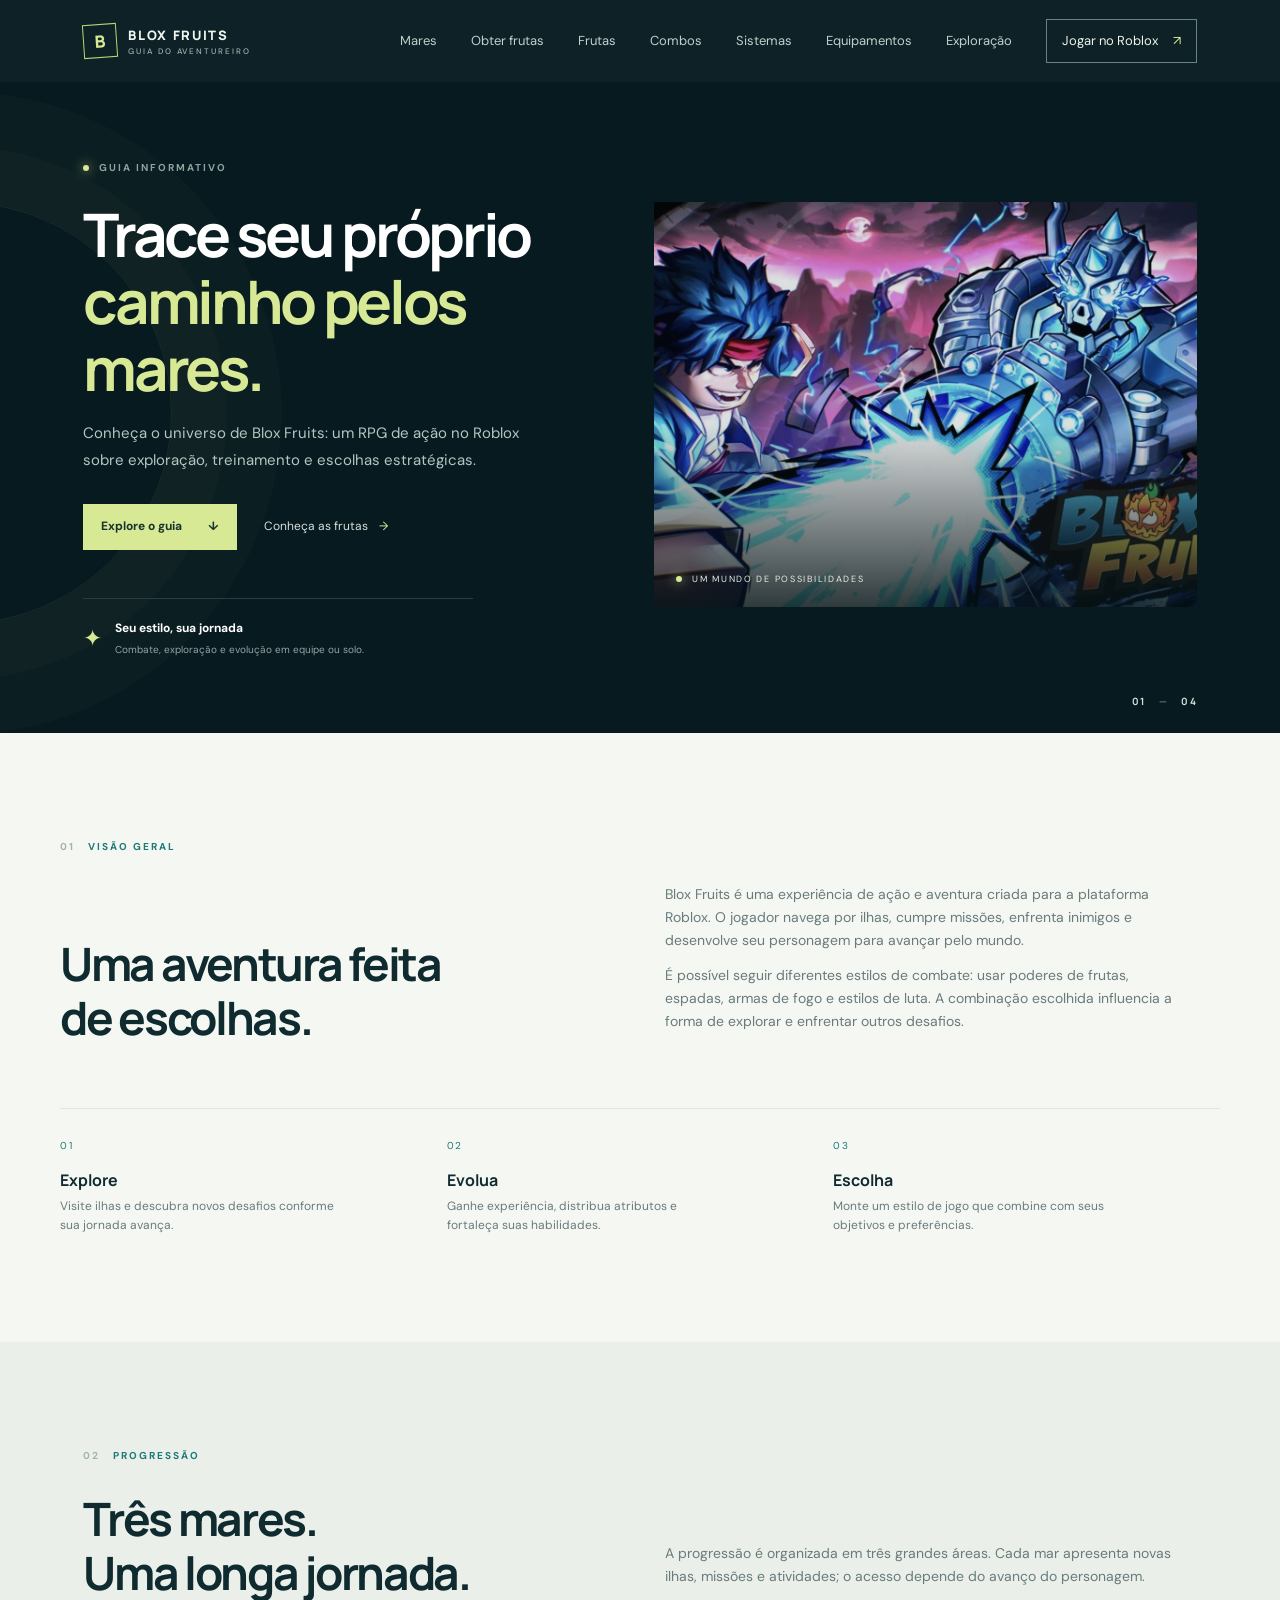
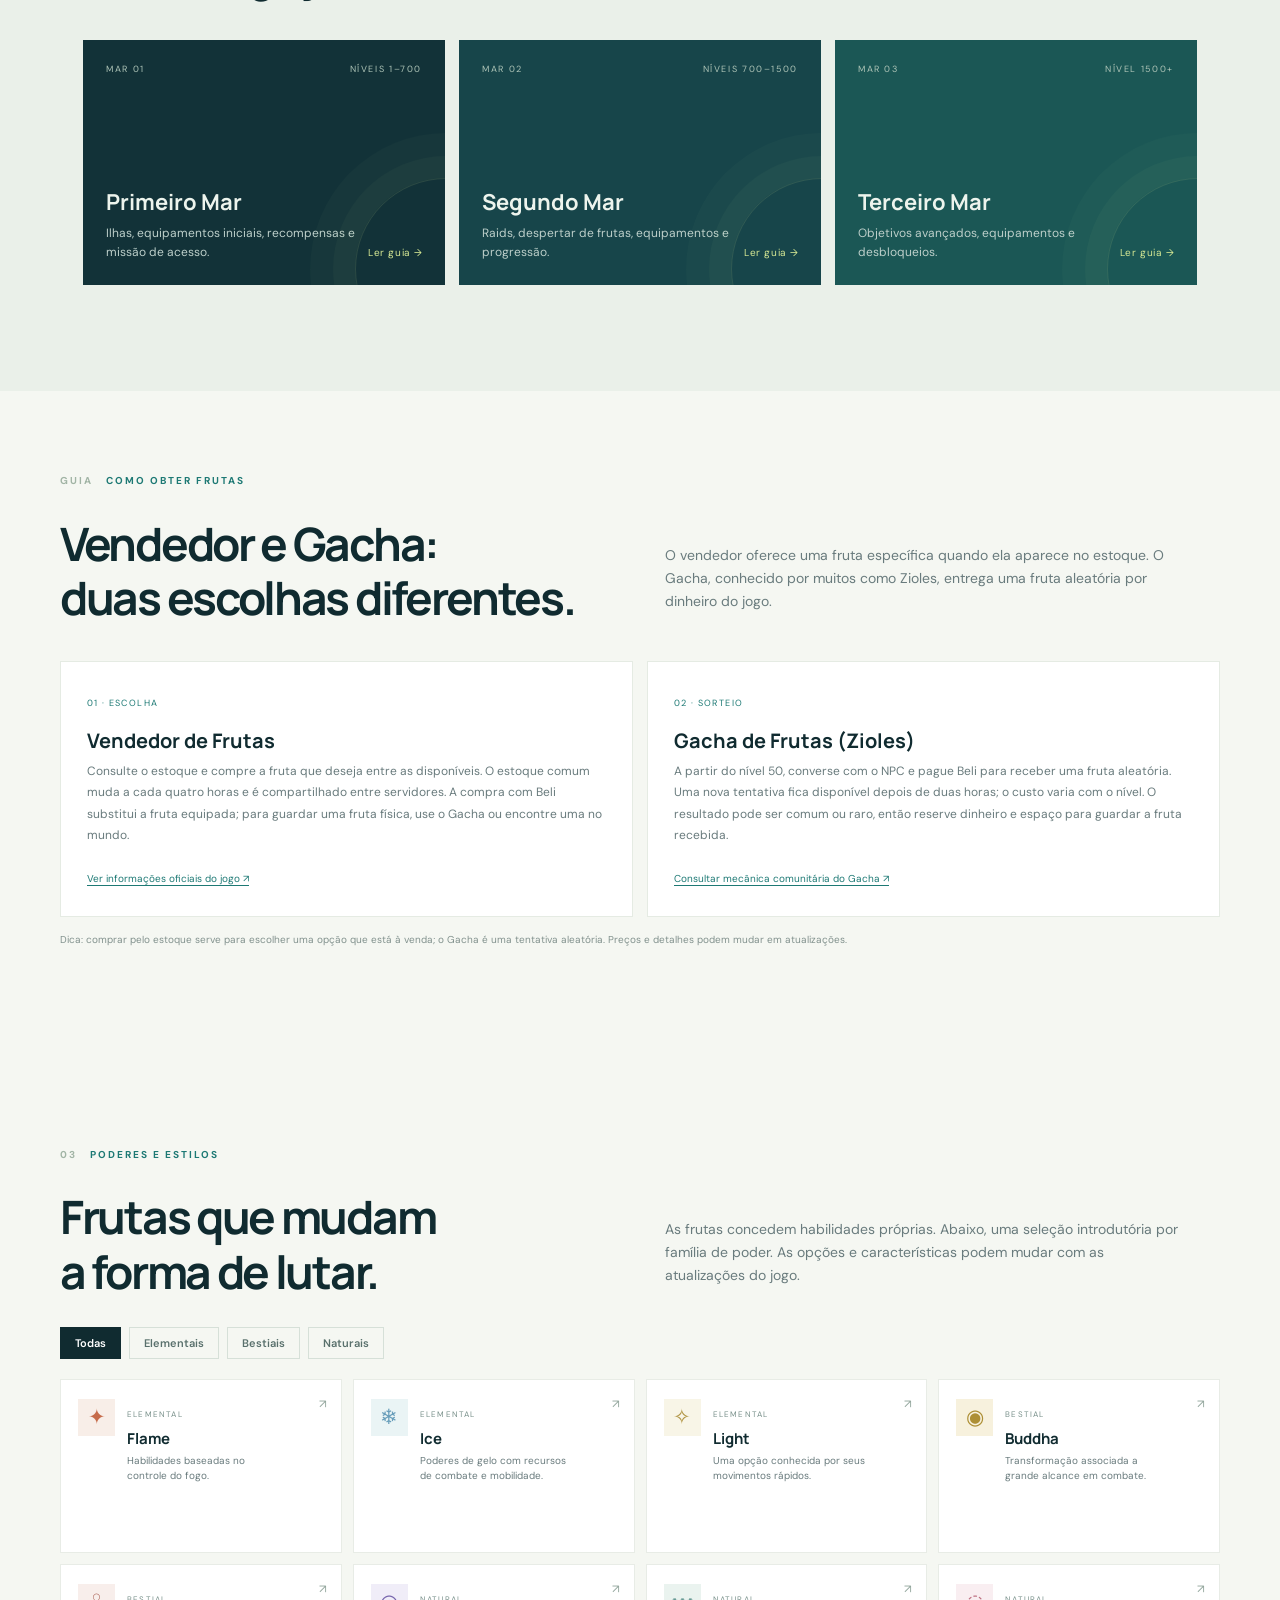
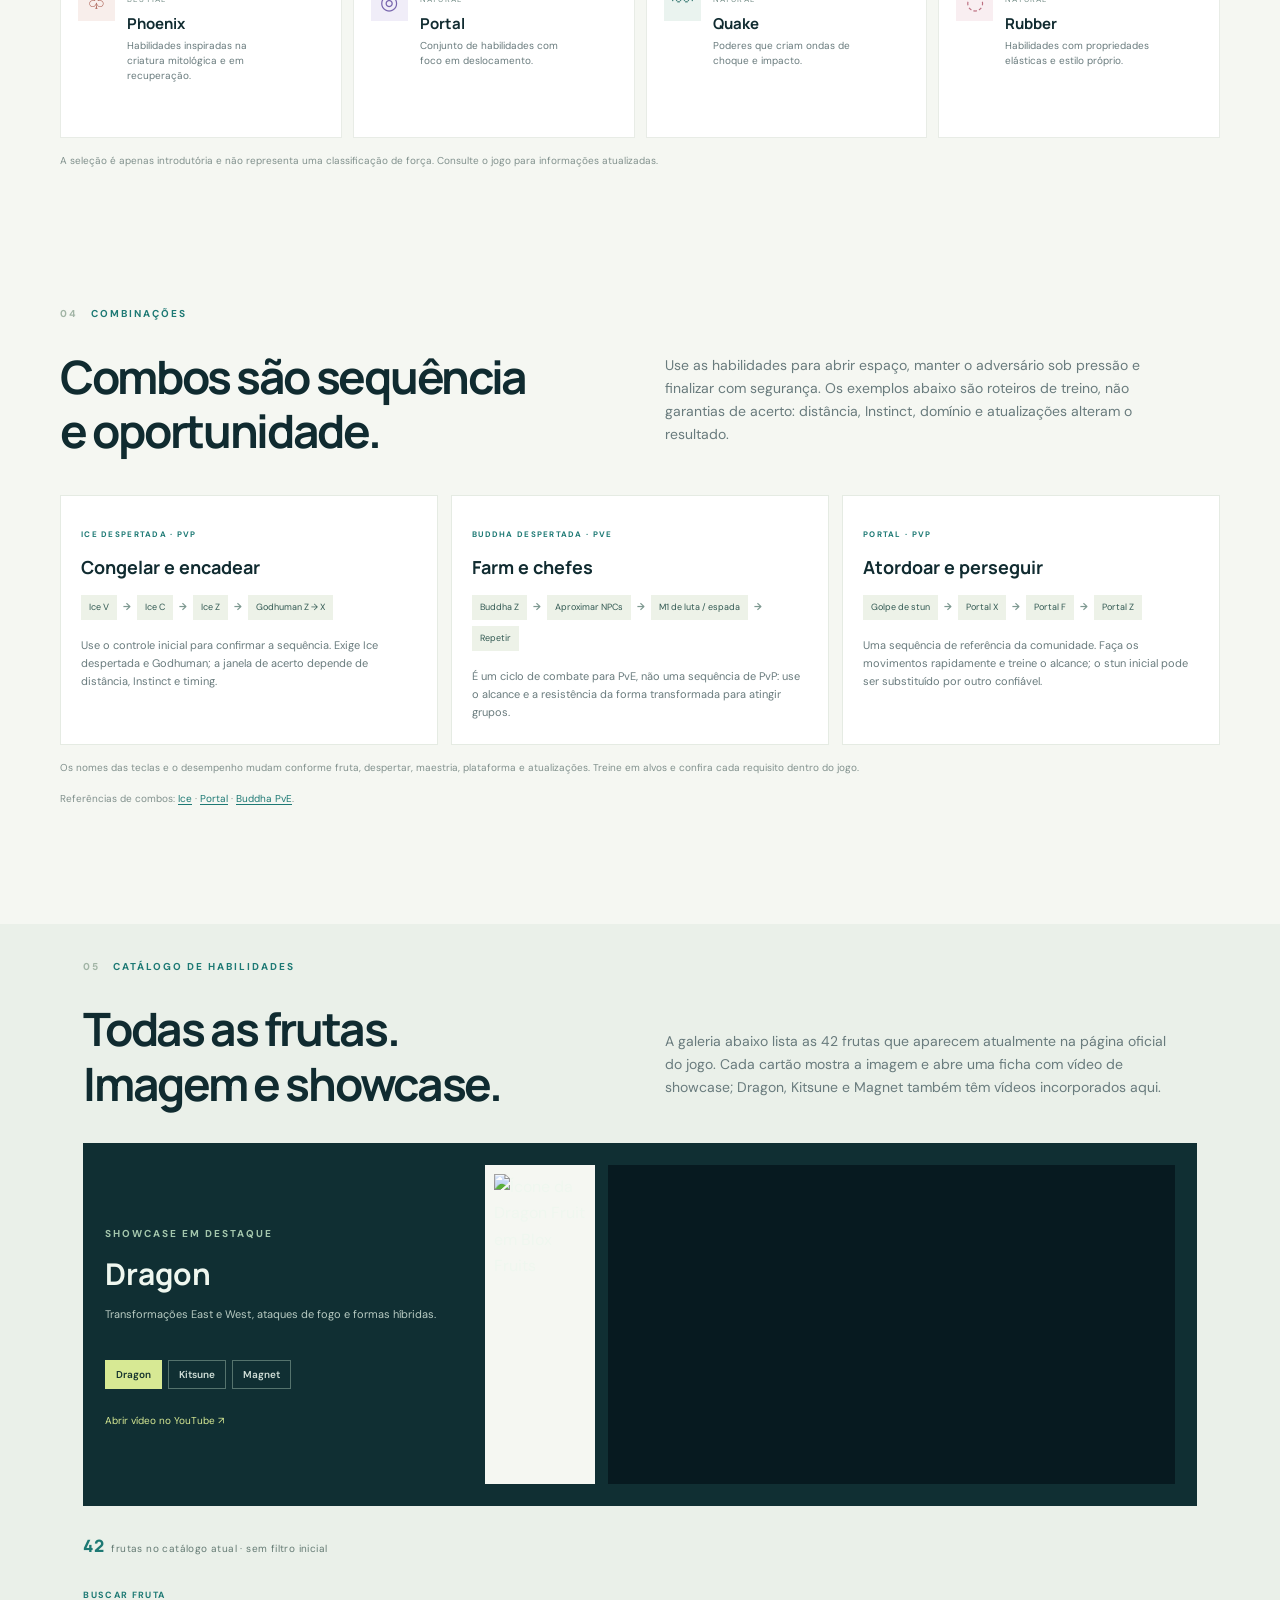
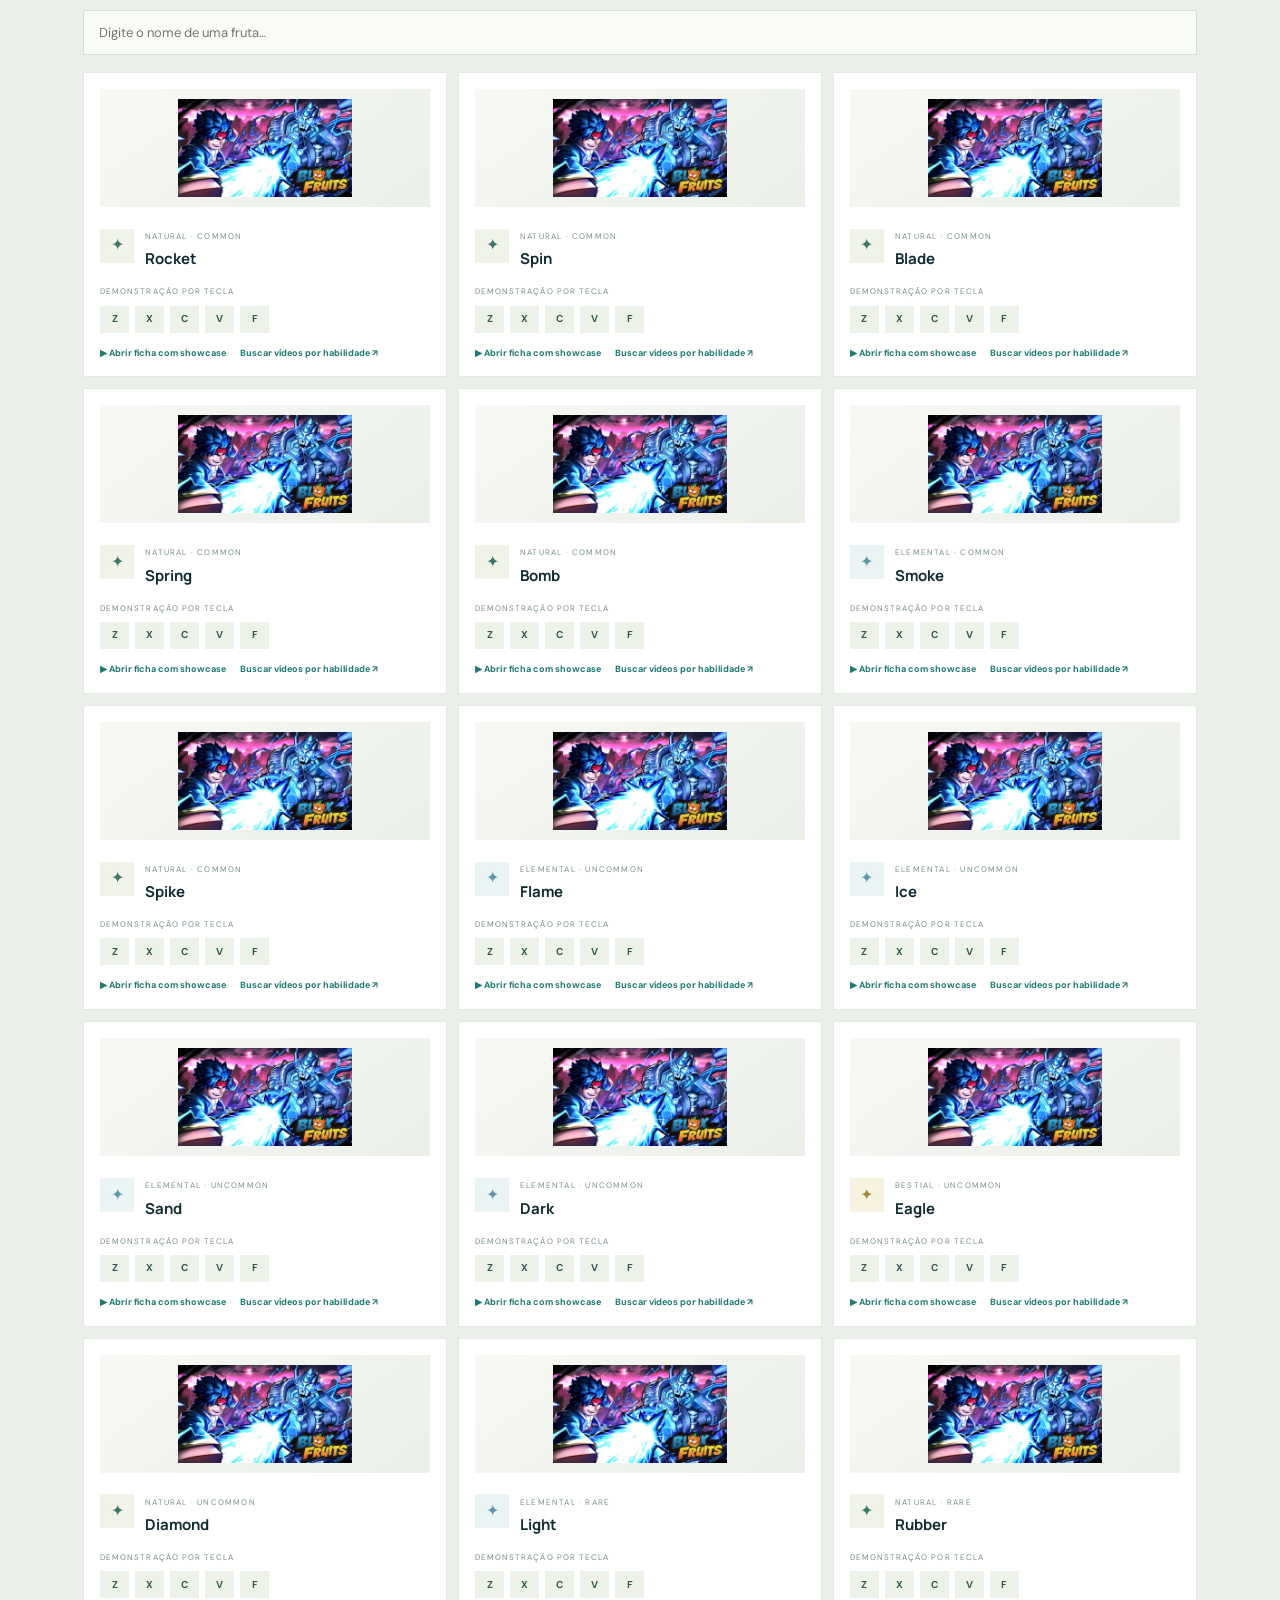
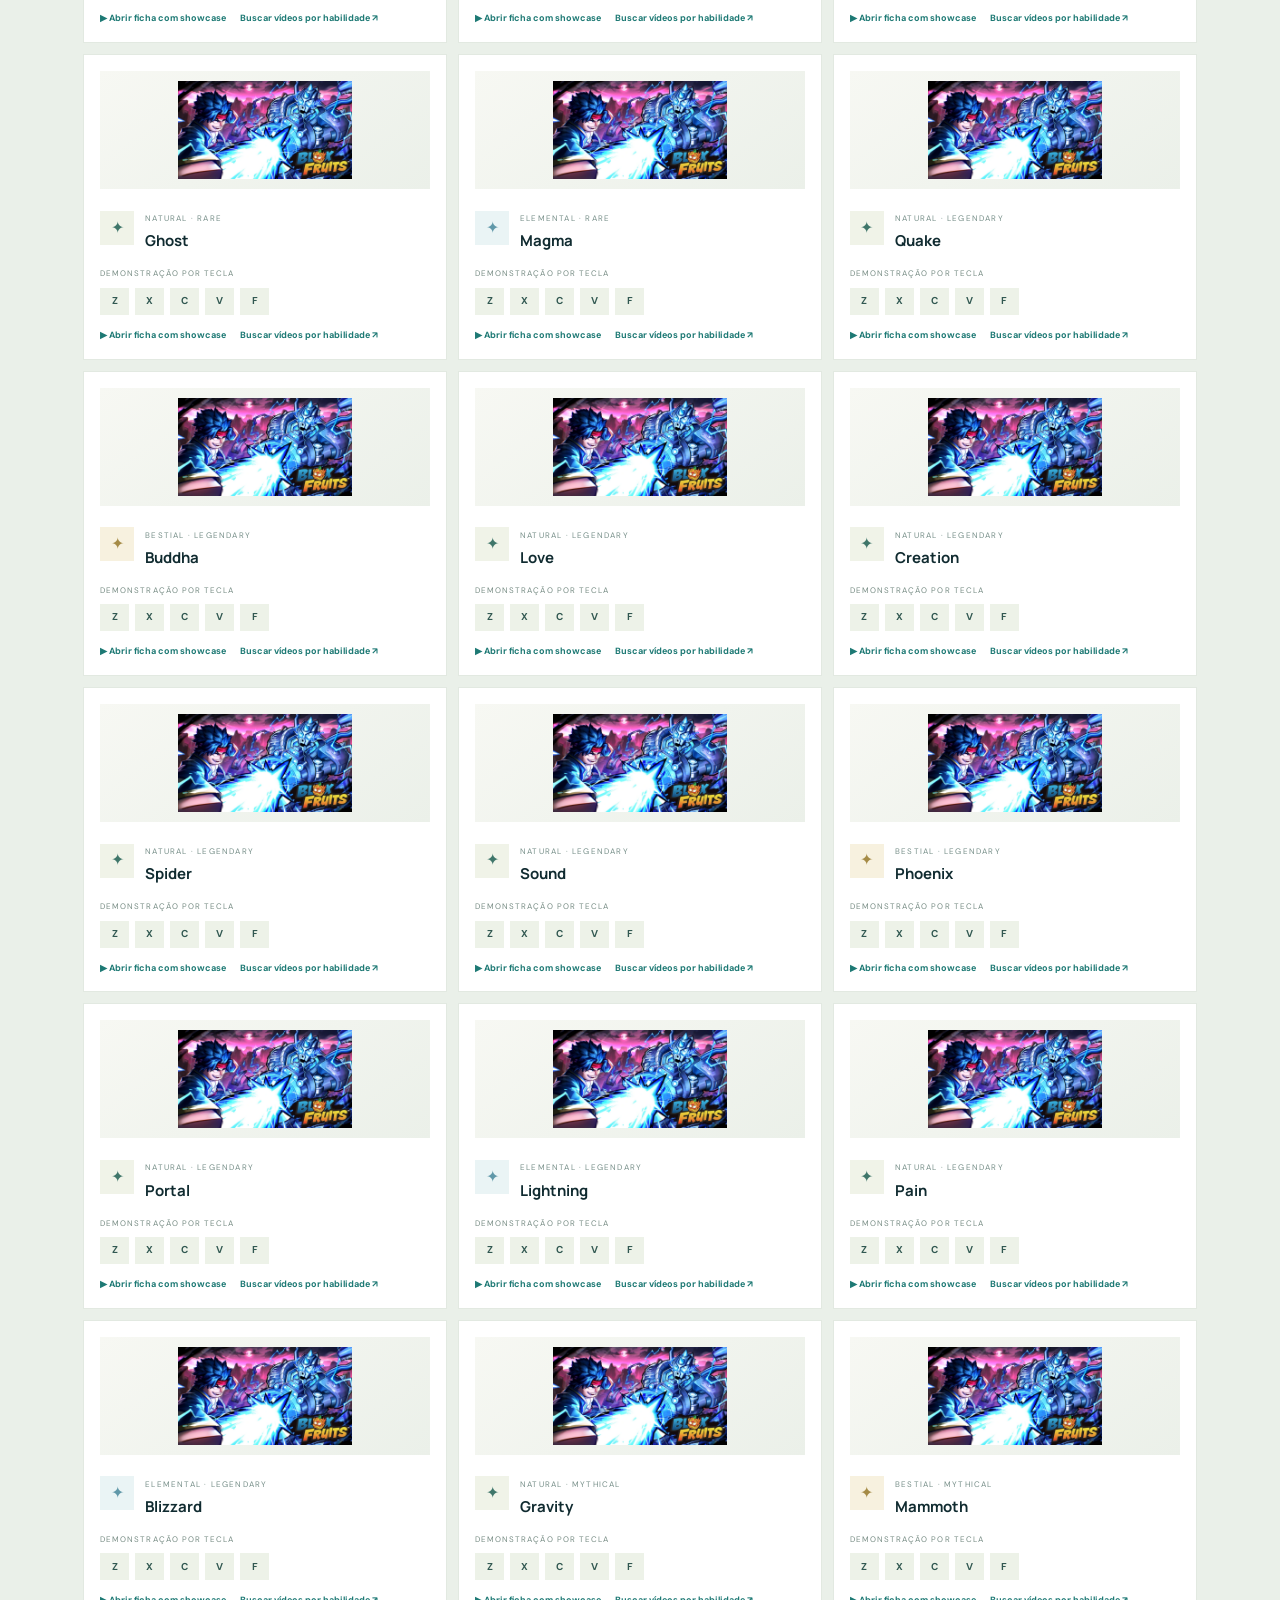
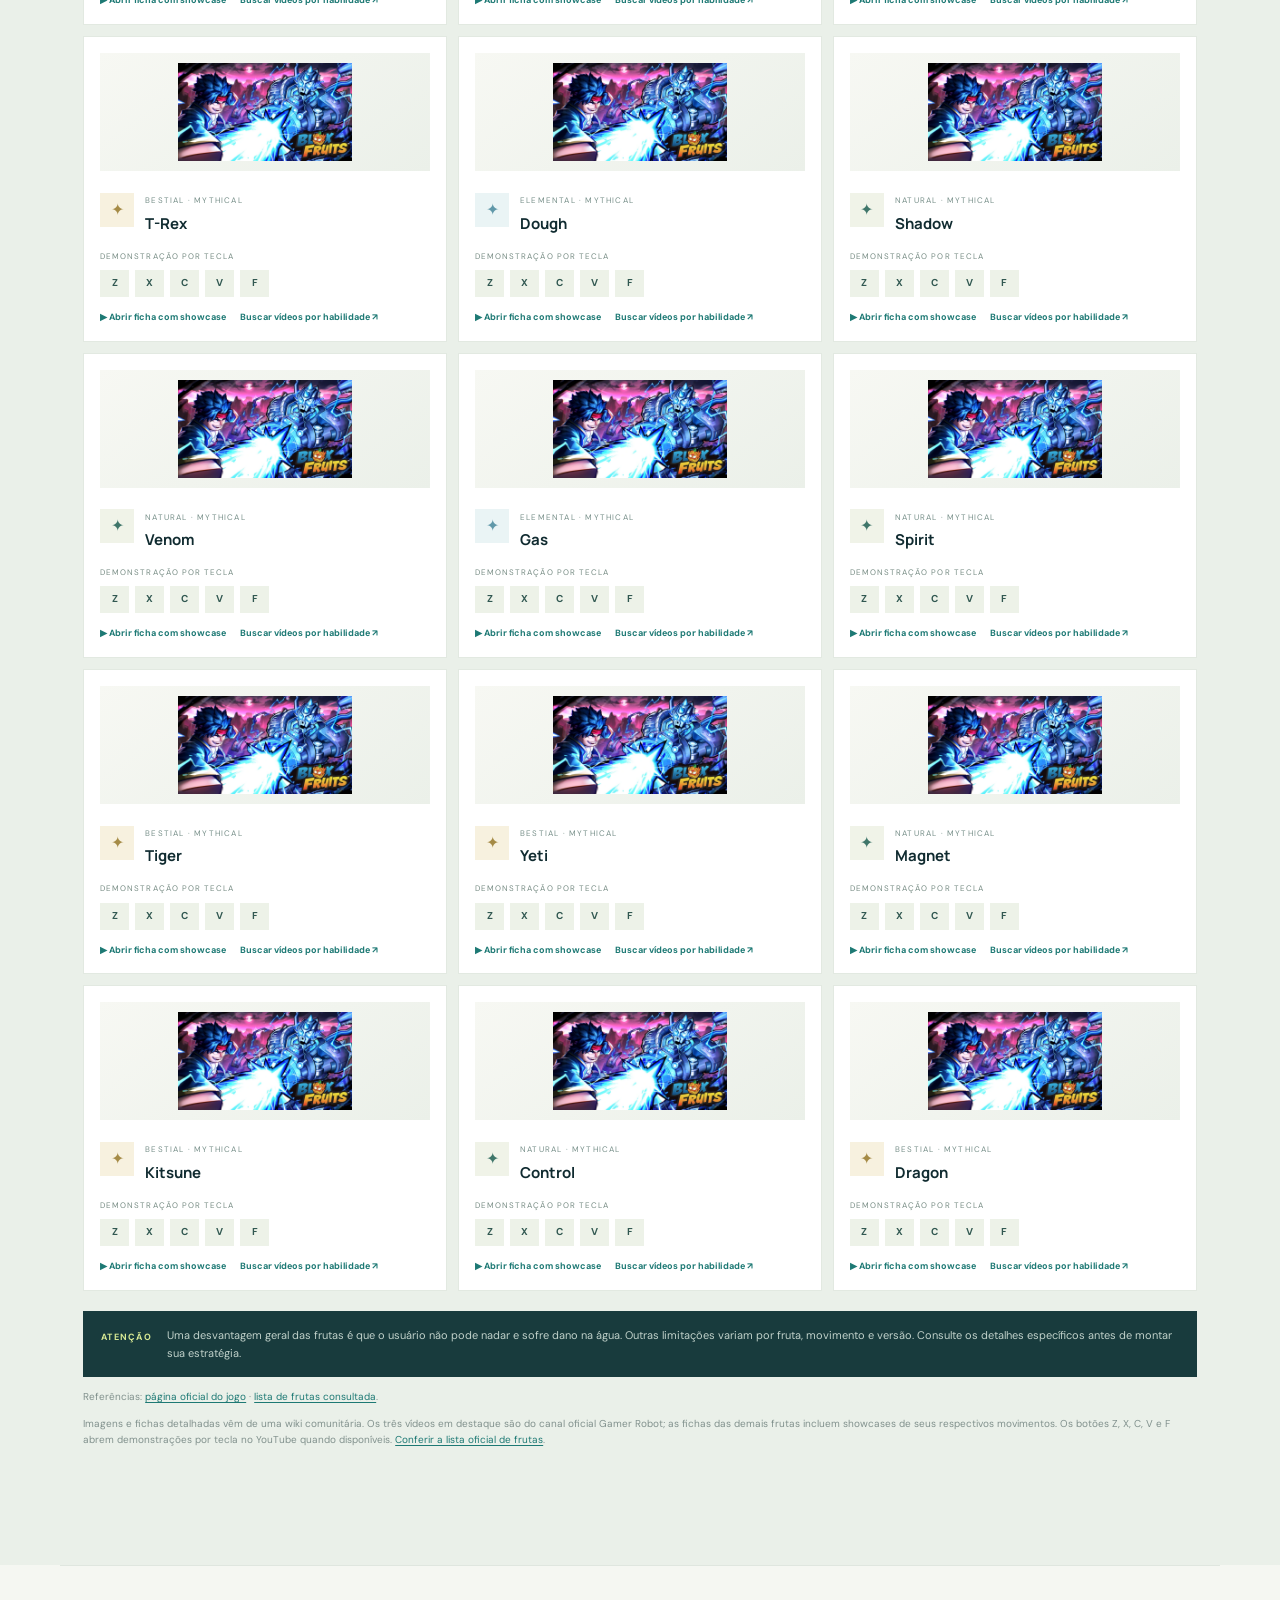
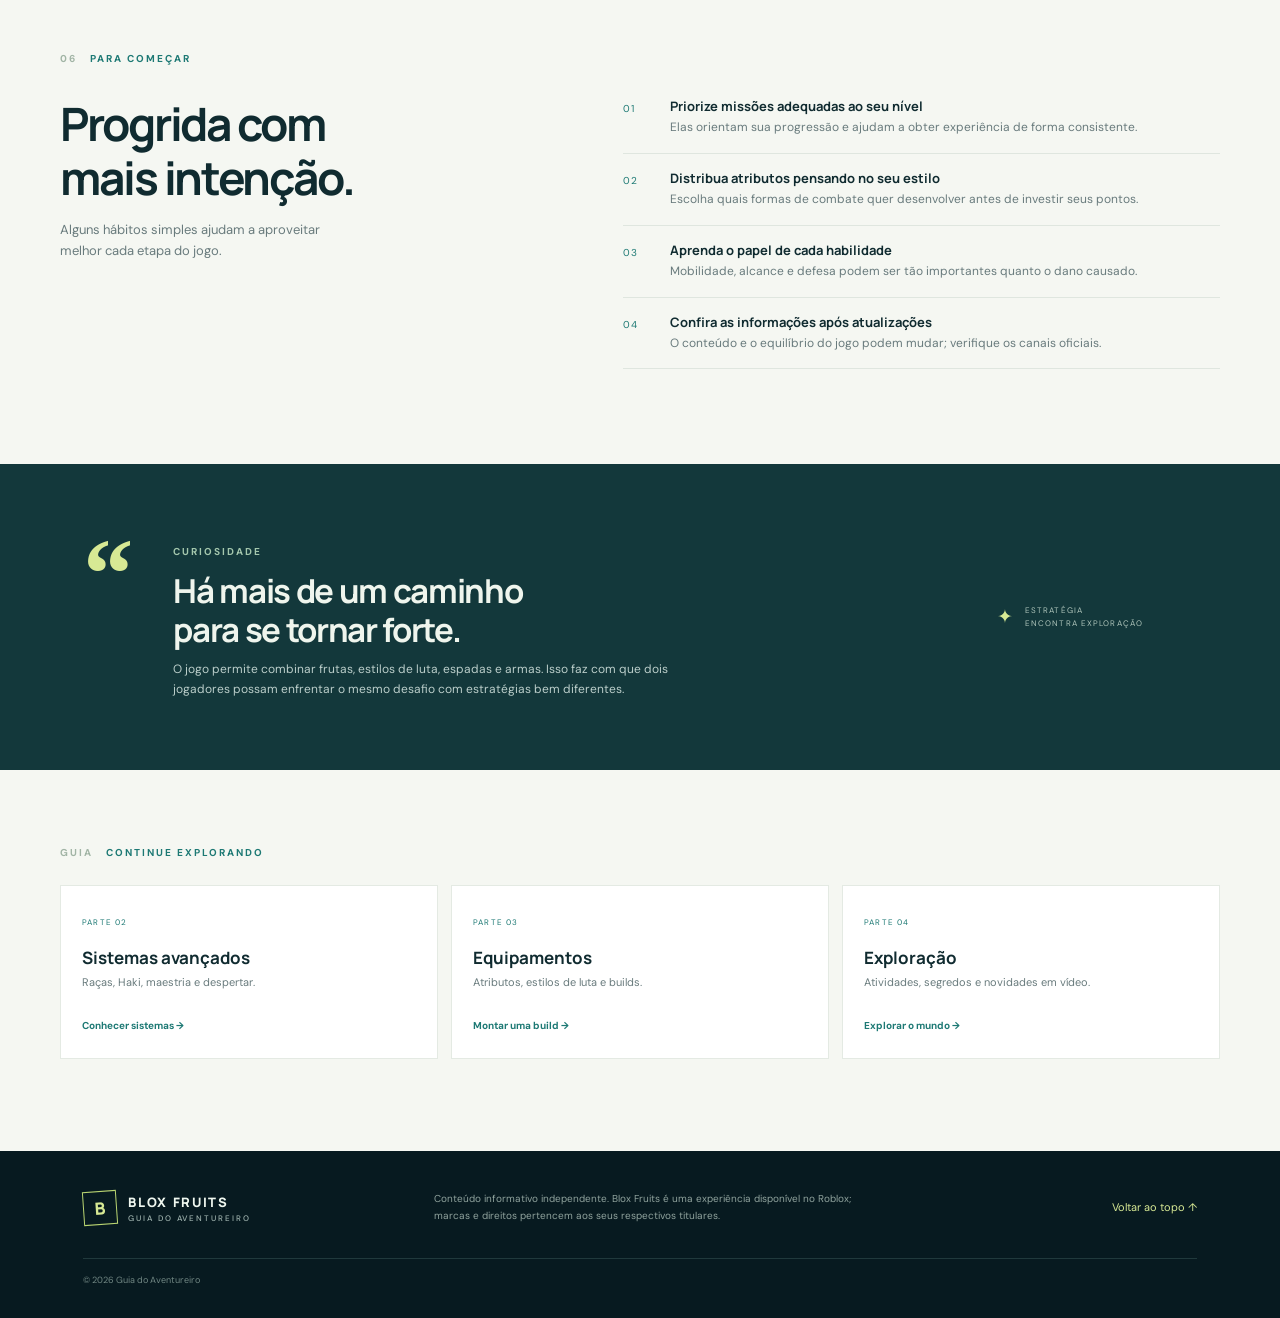
==== index.html @ 478aad79 "Add files via upload" ====
<!doctype html>
<html lang="pt-BR">
<head>
  <meta charset="utf-8">
  <meta name="viewport" content="width=device-width, initial-scale=1">
  <meta name="description" content="Guia informativo de Blox Fruits: conheça a progressão, os mares, as frutas e estratégias para começar.">
  <meta name="theme-color" content="#071a20">
  <title>Blox Fruits — Guia do Aventureiro</title>
  <link rel="preconnect" href="https://fonts.googleapis.com">
  <link rel="preconnect" href="https://fonts.gstatic.com" crossorigin>
  <link href="https://fonts.googleapis.com/css2?family=DM+Sans:wght@400;500;600;700&family=Manrope:wght@400;500;600;700;800&display=swap" rel="stylesheet">
  <link rel="stylesheet" href="style.css">
  <script src="javascript.js" defer></script>
</head>
<body>
  <header class="topbar">
    <a class="brand" href="#inicio" aria-label="Blox Fruits — início"><span class="brand-mark">B</span><span>BLOX FRUITS<small>GUIA DO AVENTUREIRO</small></span></a>
    <button class="menu-toggle" aria-label="Abrir menu" aria-expanded="false">☰</button>
    <nav class="nav" aria-label="Navegação principal">
      <a href="#mares">Mares</a><a href="#obter-frutas">Obter frutas</a><a href="#frutas">Frutas</a><a href="#combos">Combos</a><a href="pag2.html">Sistemas</a><a href="pag3.html">Equipamentos</a><a href="pag4.html">Exploração</a>
      <a class="nav-cta" href="https://www.roblox.com/games/2753915549/Blox-Fruits" target="_blank" rel="noopener noreferrer">Jogar no Roblox <span>↗</span></a>
    </nav>
  </header>

  <main>
    <section class="hero" id="inicio">
      <div class="hero-copy">
        <p class="eyebrow"><span></span> GUIA INFORMATIVO</p>
        <h1>Trace seu próprio<br><em>caminho pelos mares.</em></h1>
        <p class="hero-lead">Conheça o universo de Blox Fruits: um RPG de ação no Roblox sobre exploração, treinamento e escolhas estratégicas.</p>
        <div class="hero-actions"><a class="button primary" href="#universo">Explore o guia <span>↓</span></a><a class="text-link" href="#frutas">Conheça as frutas <span>→</span></a></div>
        <div class="hero-note"><span class="note-icon">✦</span><span><strong>Seu estilo, sua jornada</strong><small>Combate, exploração e evolução em equipe ou solo.</small></span></div>
      </div>
      <div class="hero-art"><img src="noFilter.webp" alt="Arte de Blox Fruits, com personagens e elementos do jogo"><div class="art-caption"><span class="pulse"></span> UM MUNDO DE POSSIBILIDADES</div></div>
      <div class="hero-index">01 <span>—</span> 04</div>
    </section>

    <section class="intro section" id="universo">
      <div class="section-label"><span>01</span> VISÃO GERAL</div>
      <div class="intro-grid"><div><h2>Uma aventura feita<br>de escolhas.</h2></div><div class="intro-copy"><p>Blox Fruits é uma experiência de ação e aventura criada para a plataforma Roblox. O jogador navega por ilhas, cumpre missões, enfrenta inimigos e desenvolve seu personagem para avançar pelo mundo.</p><p>É possível seguir diferentes estilos de combate: usar poderes de frutas, espadas, armas de fogo e estilos de luta. A combinação escolhida influencia a forma de explorar e enfrentar outros desafios.</p></div></div>
      <div class="feature-row"><article><span class="feature-number">01</span><h3>Explore</h3><p>Visite ilhas e descubra novos desafios conforme sua jornada avança.</p></article><article><span class="feature-number">02</span><h3>Evolua</h3><p>Ganhe experiência, distribua atributos e fortaleça suas habilidades.</p></article><article><span class="feature-number">03</span><h3>Escolha</h3><p>Monte um estilo de jogo que combine com seus objetivos e preferências.</p></article></div>
    </section>

    <section class="seas section" id="mares">
      <div class="section-label"><span>02</span> PROGRESSÃO</div>
      <div class="section-heading"><div><h2>Três mares.<br>Uma longa jornada.</h2></div><p>A progressão é organizada em três grandes áreas. Cada mar apresenta novas ilhas, missões e atividades; o acesso depende do avanço do personagem.</p></div>
      <div class="sea-grid"><a class="sea-card sea-one" href="mar1.html"><div class="sea-top"><span>MAR 01</span><span>NÍVEIS 1–700</span></div><div><h3>Primeiro Mar</h3><p>Ilhas, equipamentos iniciais, recompensas e missão de acesso.</p></div><span class="sea-arrow">Ler guia →</span></a><a class="sea-card sea-two" href="mar2.html"><div class="sea-top"><span>MAR 02</span><span>NÍVEIS 700–1500</span></div><div><h3>Segundo Mar</h3><p>Raids, despertar de frutas, equipamentos e progressão.</p></div><span class="sea-arrow">Ler guia →</span></a><a class="sea-card sea-three" href="mar3.html"><div class="sea-top"><span>MAR 03</span><span>NÍVEL 1500+</span></div><div><h3>Terceiro Mar</h3><p>Objetivos avançados, equipamentos e desbloqueios.</p></div><span class="sea-arrow">Ler guia →</span></a></div>    </section>

    <section class="section fruit-sources" id="obter-frutas">
      <div class="section-label"><span>GUIA</span> COMO OBTER FRUTAS</div>
      <div class="section-heading"><div><h2>Vendedor e Gacha:<br>duas escolhas diferentes.</h2></div><p>O vendedor oferece uma fruta específica quando ela aparece no estoque. O Gacha, conhecido por muitos como Zioles, entrega uma fruta aleatória por dinheiro do jogo.</p></div>
      <div class="source-grid">
        <article><span class="source-index">01 · ESCOLHA</span><h3>Vendedor de Frutas</h3><p>Consulte o estoque e compre a fruta que deseja entre as disponíveis. O estoque comum muda a cada quatro horas e é compartilhado entre servidores. A compra com Beli substitui a fruta equipada; para guardar uma fruta física, use o Gacha ou encontre uma no mundo.</p><a href="https://www.roblox.com/games/2753915549/Blox-Fruits" target="_blank" rel="noopener noreferrer">Ver informações oficiais do jogo ↗</a></article>
        <article><span class="source-index">02 · SORTEIO</span><h3>Gacha de Frutas (Zioles)</h3><p>A partir do nível 50, converse com o NPC e pague Beli para receber uma fruta aleatória. Uma nova tentativa fica disponível depois de duas horas; o custo varia com o nível. O resultado pode ser comum ou raro, então reserve dinheiro e espaço para guardar a fruta recebida.</p><a href="https://blox-fruits.fandom.com/wiki/Blox_Fruit_Gacha" target="_blank" rel="noopener noreferrer">Consultar mecânica comunitária do Gacha ↗</a></article>
      </div>
      <p class="fine-print">Dica: comprar pelo estoque serve para escolher uma opção que está à venda; o Gacha é uma tentativa aleatória. Preços e detalhes podem mudar em atualizações.</p>
    </section>    <section class="fruits section" id="frutas">
      <div class="section-label"><span>03</span> PODERES E ESTILOS</div>
      <div class="section-heading"><div><h2>Frutas que mudam<br>a forma de lutar.</h2></div><p>As frutas concedem habilidades próprias. Abaixo, uma seleção introdutória por família de poder. As opções e características podem mudar com as atualizações do jogo.</p></div>
      <div class="filters" role="group" aria-label="Filtrar frutas por tipo"><button class="filter active" data-filter="all">Todas</button><button class="filter" data-filter="elemental">Elementais</button><button class="filter" data-filter="beast">Bestiais</button><button class="filter" data-filter="natural">Naturais</button></div>
      <div class="fruit-grid">
        <article class="fruit-card" data-type="elemental"><span class="fruit-symbol fire">✦</span><div><span class="fruit-type">ELEMENTAL</span><h3>Flame</h3><p>Habilidades baseadas no controle do fogo.</p></div><span class="card-arrow">↗</span></article>
        <article class="fruit-card" data-type="elemental"><span class="fruit-symbol ice">❄</span><div><span class="fruit-type">ELEMENTAL</span><h3>Ice</h3><p>Poderes de gelo com recursos de combate e mobilidade.</p></div><span class="card-arrow">↗</span></article>
        <article class="fruit-card" data-type="elemental"><span class="fruit-symbol light">✧</span><div><span class="fruit-type">ELEMENTAL</span><h3>Light</h3><p>Uma opção conhecida por seus movimentos rápidos.</p></div><span class="card-arrow">↗</span></article>
        <article class="fruit-card" data-type="beast"><span class="fruit-symbol buddha">◉</span><div><span class="fruit-type">BESTIAL</span><h3>Buddha</h3><p>Transformação associada a grande alcance em combate.</p></div><span class="card-arrow">↗</span></article>
        <article class="fruit-card" data-type="beast"><span class="fruit-symbol phoenix">♧</span><div><span class="fruit-type">BESTIAL</span><h3>Phoenix</h3><p>Habilidades inspiradas na criatura mitológica e em recuperação.</p></div><span class="card-arrow">↗</span></article>
        <article class="fruit-card" data-type="natural"><span class="fruit-symbol portal">◎</span><div><span class="fruit-type">NATURAL</span><h3>Portal</h3><p>Conjunto de habilidades com foco em deslocamento.</p></div><span class="card-arrow">↗</span></article>
        <article class="fruit-card" data-type="natural"><span class="fruit-symbol quake">〰</span><div><span class="fruit-type">NATURAL</span><h3>Quake</h3><p>Poderes que criam ondas de choque e impacto.</p></div><span class="card-arrow">↗</span></article>
        <article class="fruit-card" data-type="natural"><span class="fruit-symbol rubber">◌</span><div><span class="fruit-type">NATURAL</span><h3>Rubber</h3><p>Habilidades com propriedades elásticas e estilo próprio.</p></div><span class="card-arrow">↗</span></article>
      </div>
      <p class="fine-print">A seleção é apenas introdutória e não representa uma classificação de força. Consulte o jogo para informações atualizadas.</p>
    </section>

    <section class="combos section" id="combos">
      <div class="section-label"><span>04</span> COMBINAÇÕES</div>
      <div class="section-heading"><div><h2>Combos são sequência<br>e oportunidade.</h2></div><p>Use as habilidades para abrir espaço, manter o adversário sob pressão e finalizar com segurança. Os exemplos abaixo são roteiros de treino, não garantias de acerto: distância, Instinct, domínio e atualizações alteram o resultado.</p></div>
      <div class="combo-grid">
        <article class="combo-card"><span class="combo-tag">ICE DESPERTADA · PVP</span><h3>Congelar e encadear</h3><div class="combo-sequence"><span>Ice V</span><b>→</b><span>Ice C</span><b>→</b><span>Ice Z</span><b>→</b><span>Godhuman Z → X</span></div><p>Use o controle inicial para confirmar a sequência. Exige Ice despertada e Godhuman; a janela de acerto depende de distância, Instinct e timing.</p></article>
        <article class="combo-card"><span class="combo-tag">BUDDHA DESPERTADA · PVE</span><h3>Farm e chefes</h3><div class="combo-sequence"><span>Buddha Z</span><b>→</b><span>Aproximar NPCs</span><b>→</b><span>M1 de luta / espada</span><b>→</b><span>Repetir</span></div><p>É um ciclo de combate para PvE, não uma sequência de PvP: use o alcance e a resistência da forma transformada para atingir grupos.</p></article>
        <article class="combo-card"><span class="combo-tag">PORTAL · PVP</span><h3>Atordoar e perseguir</h3><div class="combo-sequence"><span>Golpe de stun</span><b>→</b><span>Portal X</span><b>→</b><span>Portal F</span><b>→</b><span>Portal Z</span></div><p>Uma sequência de referência da comunidade. Faça os movimentos rapidamente e treine o alcance; o stun inicial pode ser substituído por outro confiável.</p></article>
      </div>
      <p class="fine-print">Os nomes das teclas e o desempenho mudam conforme fruta, despertar, maestria, plataforma e atualizações. Treine em alvos e confira cada requisito dentro do jogo.</p>
      <p class="fine-print">Referências de combos: <a href="https://www.reddit.com/r/bloxfruits/comments/1x3vjpm/ate_ice_fruit_guys/" target="_blank" rel="noopener noreferrer">Ice</a> · <a href="https://blox-fruits.fandom.com/wiki/Portal/Combos" target="_blank" rel="noopener noreferrer">Portal</a> · <a href="https://bloxfruits.gg/builds/grinding-build" target="_blank" rel="noopener noreferrer">Buddha PvE</a>.</p>
    </section>

    <section class="showcase section" id="showcase">
      <div class="section-label"><span>05</span> CATÁLOGO DE HABILIDADES</div>
      <div class="section-heading"><div><h2>Todas as frutas.<br>Imagem e showcase.</h2></div><p>A galeria abaixo lista as 42 frutas que aparecem atualmente na página oficial do jogo. Cada cartão mostra a imagem e abre uma ficha com vídeo de showcase; Dragon, Kitsune e Magnet também têm vídeos incorporados aqui.</p></div>
      <div class="fruit-spotlight" aria-label="Showcases em destaque">
        <div class="spotlight-copy"><p class="eyebrow">SHOWCASE EM DESTAQUE</p><h3 id="spotlight-name">Dragon</h3><p id="spotlight-description">Transformações East e West, ataques de fogo e formas híbridas.</p><div class="spotlight-picker" role="group" aria-label="Escolher fruta em destaque"><button class="spotlight-choice active" data-fruit="Dragon" aria-pressed="true">Dragon</button><button class="spotlight-choice" data-fruit="Kitsune" aria-pressed="false">Kitsune</button><button class="spotlight-choice" data-fruit="Magnet" aria-pressed="false">Magnet</button></div><a id="spotlight-watch" class="spotlight-watch" href="https://www.youtube.com/watch?v=z-i1pAF6FjE" target="_blank" rel="noopener noreferrer">Abrir vídeo no YouTube ↗</a></div>
        <div class="spotlight-media"><img id="spotlight-image" src="https://wikiassets.net/bloxfruits-3bec24/images/c17c3878fc62726beca8774a107e2e09.webp" alt="Ícone da Dragon Fruit em Blox Fruits"><div class="spotlight-player"><iframe id="spotlight-video" src="https://www.youtube-nocookie.com/embed/z-i1pAF6FjE" title="Dragon Rework Trailer e Showcase oficial de Blox Fruits" loading="lazy" referrerpolicy="strict-origin-when-cross-origin" allow="accelerometer; autoplay; clipboard-write; encrypted-media; gyroscope; picture-in-picture; web-share" allowfullscreen></iframe></div></div>
      </div>
      <p class="catalog-count"><strong>42</strong> frutas no catálogo atual · sem filtro inicial</p>
      <label class="fruit-search-label" for="fruit-search">BUSCAR FRUTA</label>
      <input id="fruit-search" class="fruit-search" type="search" placeholder="Digite o nome de uma fruta…" autocomplete="off">
      <div class="showcase-grid" id="showcase-grid" aria-live="polite"></div>
      <aside class="weakness-note"><span>ATENÇÃO</span><p>Uma desvantagem geral das frutas é que o usuário não pode nadar e sofre dano na água. Outras limitações variam por fruta, movimento e versão. Consulte os detalhes específicos antes de montar sua estratégia.</p></aside>
      <p class="fine-print">Referências: <a href="https://www.roblox.com/games/2753915549/Blox-Fruits" target="_blank" rel="noopener noreferrer">página oficial do jogo</a> · <a href="https://progameguides.com/roblox/all-fruits-in-roblox-blox-fruits/" target="_blank" rel="noopener noreferrer">lista de frutas consultada</a>.</p>
      <p class="fine-print">Imagens e fichas detalhadas vêm de uma wiki comunitária. Os três vídeos em destaque são do canal oficial Gamer Robot; as fichas das demais frutas incluem showcases de seus respectivos movimentos. Os botões Z, X, C, V e F abrem demonstrações por tecla no YouTube quando disponíveis. <a href="https://www.roblox.com/games/2753915549/Blox-Fruits" target="_blank" rel="noopener noreferrer">Conferir a lista oficial de frutas</a>.</p>
    </section>

    <section class="tips section" id="dicas">
      <div class="section-label"><span>06</span> PARA COMEÇAR</div>
      <div class="tips-layout"><div><h2>Progrida com<br>mais intenção.</h2><p class="tips-intro">Alguns hábitos simples ajudam a aproveitar melhor cada etapa do jogo.</p></div><div class="tip-list"><article><span>01</span><div><h3>Priorize missões adequadas ao seu nível</h3><p>Elas orientam sua progressão e ajudam a obter experiência de forma consistente.</p></div></article><article><span>02</span><div><h3>Distribua atributos pensando no seu estilo</h3><p>Escolha quais formas de combate quer desenvolver antes de investir seus pontos.</p></div></article><article><span>03</span><div><h3>Aprenda o papel de cada habilidade</h3><p>Mobilidade, alcance e defesa podem ser tão importantes quanto o dano causado.</p></div></article><article><span>04</span><div><h3>Confira as informações após atualizações</h3><p>O conteúdo e o equilíbrio do jogo podem mudar; verifique os canais oficiais.</p></div></article></div></div>
    </section>
    <section class="curiosity"><div class="curiosity-mark">“</div><div><p class="eyebrow">CURIOSIDADE</p><h2>Há mais de um caminho<br>para se tornar forte.</h2><p>O jogo permite combinar frutas, estilos de luta, espadas e armas. Isso faz com que dois jogadores possam enfrentar o mesmo desafio com estratégias bem diferentes.</p></div><div class="curiosity-count">✦ <span>ESTRATÉGIA<br>ENCONTRA EXPLORAÇÃO</span></div></section>
    <section class="guide-hub"><div class="section-label"><span>GUIA</span> CONTINUE EXPLORANDO</div><div class="guide-hub-grid"><a class="guide-hub-card" href="pag2.html"><span>PARTE 02</span><h2>Sistemas avançados</h2><p>Raças, Haki, maestria e despertar.</p><strong>Conhecer sistemas →</strong></a><a class="guide-hub-card" href="pag3.html"><span>PARTE 03</span><h2>Equipamentos</h2><p>Atributos, estilos de luta e builds.</p><strong>Montar uma build →</strong></a><a class="guide-hub-card" href="pag4.html"><span>PARTE 04</span><h2>Exploração</h2><p>Atividades, segredos e novidades em vídeo.</p><strong>Explorar o mundo →</strong></a></div></section>
  </main>
  <footer><a class="brand" href="#inicio"><span class="brand-mark">B</span><span>BLOX FRUITS<small>GUIA DO AVENTUREIRO</small></span></a><p>Conteúdo informativo independente. Blox Fruits é uma experiência disponível no Roblox; marcas e direitos pertencem aos seus respectivos titulares.</p><a class="back-top" href="#inicio">Voltar ao topo ↑</a><small class="copyright">© <span id="year"></span> Guia do Aventureiro</small></footer>
</body>
</html>
---- style.css ----
:root{--ink:#102b30;--deep:#071a20;--muted:#697b7d;--teal:#1d7974;--lime:#d7e994;--paper:#f5f7f2;--line:#dfe6df;--white:#fff;--display:'Manrope',sans-serif;--body:'DM Sans',sans-serif}*{box-sizing:border-box}html{scroll-behavior:smooth;scroll-padding-top:90px}body{margin:0;background:var(--paper);color:var(--ink);font-family:var(--body);font-size:16px;line-height:1.65}a{color:inherit;text-decoration:none}.topbar{height:82px;padding:0 max(calc((100vw - 1160px)/2),6.5%);display:flex;align-items:center;justify-content:space-between;background:rgba(7,26,32,.97);color:#eff7ef;position:sticky;top:0;z-index:10}.brand{display:flex;align-items:center;gap:11px;font:800 13px var(--display);letter-spacing:.13em}.brand-mark{width:34px;height:34px;border:1px solid #b9d471;color:#d7e994;display:grid;place-items:center;font:800 17px var(--display);letter-spacing:0;transform:rotate(-4deg)}.brand small{display:block;font:500 8px var(--body);letter-spacing:.24em;color:#9eb2ad;margin-top:2px}.nav{display:flex;align-items:center;gap:34px;font-size:13px;color:#c1d0cc}.nav>a:not(.nav-cta):hover,.text-link:hover{color:var(--lime)}.nav-cta{padding:10px 15px;border:1px solid #66857f;color:#edf5e7}.nav-cta span{margin-left:12px;color:var(--lime)}.menu-toggle{display:none;background:none;border:0;color:white;font-size:23px}.hero{background:var(--deep);color:white;min-height:590px;display:grid;grid-template-columns:1fr 1.03fr;position:relative;overflow:hidden;padding:68px max(calc((100vw - 1160px)/2),6.5%) 75px;gap:44px;align-items:center}.hero:before{content:'';position:absolute;width:420px;height:420px;border:1px solid rgba(183,218,122,.09);border-radius:50%;left:-250px;top:120px;box-shadow:0 0 0 55px rgba(183,218,122,.025),0 0 0 110px rgba(183,218,122,.02)}.hero-copy{position:relative;z-index:1}.eyebrow,.section-label{font-size:10px;letter-spacing:.2em;font-weight:700;color:#8ba6a0}.eyebrow{display:flex;align-items:center;gap:10px}.eyebrow>span,.pulse{height:6px;width:6px;border-radius:50%;background:var(--lime);box-shadow:0 0 12px #d7e994}.hero h1{font:700 clamp(38px,5vw,60px)/1.12 var(--display);letter-spacing:-.055em;margin:24px 0 18px}.hero h1 em{font-style:normal;color:var(--lime)}.hero-lead{color:#b5c5c1;font-size:15px;max-width:455px;line-height:1.8}.hero-actions{display:flex;align-items:center;gap:27px;margin:30px 0 48px}.button{display:inline-flex;padding:13px 18px;align-items:center;gap:26px;font-size:12px;font-weight:700}.primary{background:var(--lime);color:#17332e}.primary:hover{background:#e4f3b7}.text-link{font-size:12px;color:#d7e1dc}.text-link span{color:var(--lime);margin-left:8px}.hero-note{display:flex;align-items:center;gap:13px;border-top:1px solid #244047;padding-top:20px;max-width:390px}.note-icon{font-size:23px;color:var(--lime)}.hero-note strong,.hero-note small{display:block}.hero-note strong{font-size:12px}.hero-note small{font-size:10px;color:#91a7a2;margin-top:3px}.hero-art{height:405px;position:relative;background:#172d30;overflow:hidden}.hero-art:after{content:'';position:absolute;inset:55% 0 0;background:linear-gradient(transparent,rgba(4,17,20,.8));pointer-events:none}.hero-art img{width:100%;height:100%;object-fit:cover;object-position:center;filter:saturate(.78);opacity:.85}.art-caption{position:absolute;bottom:20px;left:22px;z-index:1;font-size:9px;letter-spacing:.19em;color:#e5efe0;display:flex;align-items:center;gap:10px}.hero-index{position:absolute;bottom:25px;right:max(calc((100vw - 1160px)/2),6.5%);font:700 10px var(--display);letter-spacing:.13em;color:#d3e1d8}.hero-index span{color:#68827b;margin:0 10px}.section{max-width:1160px;margin:0 auto;padding:106px 0}.section-label{color:var(--teal);display:flex;gap:13px;align-items:center}.section-label span{color:#a1b4a5}.intro-grid,.section-heading{display:grid;grid-template-columns:1fr 1fr;gap:50px;align-items:end;margin-top:27px}.section h2,.tips h2{font:700 clamp(32px,4vw,46px)/1.18 var(--display);letter-spacing:-.05em;margin:0}.intro-copy p,.section-heading>p{color:var(--muted);font-size:14px;margin:0 0 12px;max-width:520px}.feature-row{display:grid;grid-template-columns:repeat(3,1fr);margin-top:63px;border-top:1px solid var(--line)}.feature-row article{padding:22px 30px 0 0}.feature-number{font-size:10px;letter-spacing:.15em;color:var(--teal)}.feature-row h3,.tip-list h3{font:700 16px var(--display);margin:11px 0 6px}.feature-row p,.tip-list p{font-size:12px;color:var(--muted);margin:0;max-width:275px}.seas{max-width:none;padding-left:max(calc((100vw - 1160px)/2),6.5%);padding-right:max(calc((100vw - 1160px)/2),6.5%);background:#eaf0e9}.seas .section-heading,.seas .section-label,.fruits .section-heading,.fruits .section-label,.fruits .filters,.fruit-grid,.fine-print{max-width:1160px;margin-left:auto;margin-right:auto}.section-heading{margin-top:27px}.sea-grid{max-width:1160px;margin:40px auto 0;display:grid;grid-template-columns:repeat(3,1fr);gap:14px}.sea-card{min-height:245px;padding:22px 23px;background:#123238;color:#edf4ed;display:flex;flex-direction:column;justify-content:space-between;position:relative;overflow:hidden}.sea-card:after{content:'';position:absolute;width:180px;height:180px;border:1px solid rgba(215,233,148,.13);border-radius:50%;right:-92px;bottom:-75px;box-shadow:0 0 0 22px rgba(215,233,148,.03),0 0 0 45px rgba(215,233,148,.025)}.sea-two{background:#17454a}.sea-three{background:#1b5755}.sea-top{font-size:9px;letter-spacing:.18em;color:#aec4b7;display:flex;justify-content:space-between}.sea-card h3{font:700 22px var(--display);margin:0 0 7px}.sea-card p{font-size:12px;color:#bdcfca;margin:0;max-width:290px}.sea-arrow{position:absolute;right:22px;bottom:24px;color:var(--lime);z-index:1}.fruits{padding-bottom:97px}.fruits .section-heading{margin-bottom:28px}.filters{display:flex;gap:8px;margin-bottom:20px!important}.filter{border:1px solid #d6e0d8;background:transparent;color:#59706c;padding:8px 14px;font:600 11px var(--body);cursor:pointer}.filter:hover,.filter.active{background:var(--ink);border-color:var(--ink);color:white}.fruit-grid{display:grid;grid-template-columns:repeat(4,1fr);gap:11px}.fruit-card{min-height:174px;background:#fff;border:1px solid #e8ece6;padding:19px 17px;display:flex;align-items:flex-start;gap:12px;position:relative;transition:transform .2s,box-shadow .2s}.fruit-card:hover{transform:translateY(-3px);box-shadow:0 12px 24px #163c3010}.fruit-symbol{width:37px;height:37px;flex:0 0 37px;display:grid;place-items:center;background:#f0f3e8;color:#3f766a;font-size:21px}.fire{color:#c66b4a;background:#f8eee8}.ice{color:#679dba;background:#eaf4f5}.light{color:#b09442;background:#f8f5e7}.buddha{color:#ad8f35;background:#f7f1dd}.phoenix{color:#a45447;background:#f8eeeb}.portal{color:#7765ad;background:#f0edf8}.quake{color:#49857f;background:#eaf3ef}.rubber{color:#bc6f80;background:#f9eef1}.fruit-type{font-size:8px;letter-spacing:.15em;color:#78908a}.fruit-card h3{font:700 15px var(--display);margin:3px 0 4px}.fruit-card p{font-size:10px;line-height:1.5;color:var(--muted);margin:0;max-width:155px}.card-arrow{position:absolute;right:14px;top:15px;color:#93a69d;font-size:12px}.fruit-card[hidden]{display:none}.fine-print{font-size:10px;color:#81918d;margin-top:15px!important}.tips{padding-top:85px;padding-bottom:95px;border-top:1px solid var(--line)}.tips-layout{display:grid;grid-template-columns:.9fr 1.1fr;gap:75px;margin-top:30px}.tips-intro{color:var(--muted);font-size:13px;max-width:300px}.tip-list article{display:grid;grid-template-columns:36px 1fr;gap:11px;padding:15px 0;border-bottom:1px solid var(--line)}.tip-list article:first-child{padding-top:0}.tip-list article>span{color:var(--teal);font-size:10px;letter-spacing:.1em;padding-top:4px}.tip-list h3{font-size:13px;margin:0 0 3px}.tip-list p{max-width:none}.curiosity{background:#13383b;color:#eff5ed;padding:70px max(calc((100vw - 1160px)/2),6.5%);display:grid;grid-template-columns:70px 1fr 200px;gap:20px;align-items:center}.curiosity-mark{font:700 100px/.8 Georgia;color:var(--lime);align-self:start}.curiosity .eyebrow{color:#a4c7ad}.curiosity h2{font:700 33px/1.2 var(--display);letter-spacing:-.04em;margin:10px 0}.curiosity>div>p:last-child{font-size:12px;color:#bbceca;max-width:540px;margin:0}.curiosity-count{display:flex;gap:12px;align-items:center;color:var(--lime);font-size:19px}.curiosity-count span{color:#aec4ba;font-size:8px;letter-spacing:.14em;line-height:1.6}footer{background:#071a20;color:#b4c4bd;padding:30px max(calc((100vw - 1160px)/2),6.5%);display:grid;grid-template-columns:1fr 2fr auto;gap:24px;align-items:center}footer .brand{color:#eff7ef}footer>p{font-size:10px;max-width:430px;color:#90a39d}footer .back-top{font-size:11px;color:#d7e994}footer .copyright{grid-column:1/-1;border-top:1px solid #20393c;padding-top:14px;font-size:9px;color:#718783}.nav-cta:focus-visible,.button:focus-visible,.filter:focus-visible,a:focus-visible,.menu-toggle:focus-visible{outline:2px solid #b4d875;outline-offset:3px}
@media(max-width:1200px){.section{margin-left:6.5%;margin-right:6.5%}.seas{margin:0;padding-left:6.5%;padding-right:6.5%}.seas .section-heading,.seas .section-label,.fruits .section-heading,.fruits .section-label,.fruits .filters,.fruit-grid,.fine-print{max-width:none}.fruit-grid{grid-template-columns:repeat(4,1fr)}}
@media(max-width:760px){.topbar{height:70px;padding:0 6%}.menu-toggle{display:block}.nav{display:none;position:absolute;top:70px;left:0;right:0;background:#071a20;padding:18px 6% 25px;flex-direction:column;align-items:stretch;gap:16px}.nav.open{display:flex}.nav-cta{text-align:center}.hero{padding:58px 6% 70px;grid-template-columns:1fr;gap:35px}.hero h1{font-size:44px}.hero-art{height:300px}.hero-actions{margin-bottom:34px}.hero-index{right:6%}.section{padding:75px 0;margin-left:6%;margin-right:6%}.intro-grid,.section-heading{grid-template-columns:1fr;gap:18px}.section h2,.tips h2{font-size:36px}.feature-row{margin-top:35px;grid-template-columns:1fr}.feature-row article{padding:15px 0;border-bottom:1px solid var(--line)}.feature-row p{max-width:430px}.seas{margin:0;padding:75px 6%}.sea-grid{grid-template-columns:1fr}.sea-card{min-height:195px}.fruits{padding-bottom:70px}.fruit-grid{grid-template-columns:repeat(2,1fr)}.fruit-card{min-height:165px;padding:14px 12px;gap:8px}.fruit-symbol{width:32px;height:32px;flex-basis:32px}.tips-layout{grid-template-columns:1fr;gap:35px}.curiosity{padding:55px 6%;grid-template-columns:38px 1fr}.curiosity-mark{font-size:70px}.curiosity-count{grid-column:2}.curiosity h2{font-size:28px}footer{padding:27px 6%;grid-template-columns:1fr auto}footer>p{grid-column:1/-1;grid-row:2;margin:0}footer .copyright{grid-row:3}}
@media(max-width:430px){.hero h1{font-size:37px}.hero-lead{font-size:14px}.hero-art{height:230px}.fruit-grid{grid-template-columns:1fr}.fruit-card{min-height:116px}.filters{flex-wrap:wrap}.section-heading>p{font-size:13px}.curiosity{grid-template-columns:25px 1fr;gap:13px}.curiosity h2{font-size:25px}}
@media(prefers-reduced-motion:reduce){html{scroll-behavior:auto}*,*:before,*:after{transition:none!important}}
.combos{padding-top:30px}.combo-grid{display:grid;grid-template-columns:repeat(3,1fr);gap:13px;margin-top:37px}.combo-card{background:#fff;border:1px solid #e5ebe3;padding:23px 20px}.combo-tag{font-size:8px;letter-spacing:.16em;color:var(--teal);font-weight:700}.combo-card h3{font:700 18px var(--display);margin:9px 0 16px}.combo-sequence{display:flex;flex-wrap:wrap;gap:6px;align-items:center}.combo-sequence span{background:#edf2e8;padding:5px 8px;font-size:9px;color:#315851}.combo-sequence b{font-size:10px;color:#7d9890}.combo-card>p{font-size:11px;color:var(--muted);margin:16px 0 0}.showcase{padding-top:35px;background:#eaf0e9;max-width:none;padding-left:max(calc((100vw - 1160px)/2),6.5%);padding-right:max(calc((100vw - 1160px)/2),6.5%)}.showcase .section-heading,.showcase .section-label,.showcase .fruit-search-label,.showcase .fruit-search,.showcase-grid,.showcase>.fine-print,.weakness-note{max-width:1160px;margin-left:auto;margin-right:auto}.fruit-search-label{display:block;font-size:9px;letter-spacing:.15em;color:var(--teal);font-weight:700;margin-top:31px!important;margin-bottom:7px!important}.fruit-search{display:block;width:100%;padding:13px 15px;border:1px solid #d5e0d6;background:#f9fbf7;font:13px var(--body);color:var(--ink);outline:none}.fruit-search:focus{border-color:var(--teal);box-shadow:0 0 0 3px #1d79741a}.showcase-grid{display:grid;grid-template-columns:repeat(3,1fr);gap:11px;margin-top:17px!important}.showcase-card{background:#fff;border:1px solid #e2e9e1;padding:16px}.showcase-title{display:flex;align-items:center;gap:11px}.showcase-orb{width:34px;height:34px;display:grid;place-items:center;background:#f0f3e8;color:#3f766a}.showcase-orb.elemental{background:#eaf4f5;color:#6098a9}.showcase-orb.beast{background:#f7f1df;color:#a58b46}.showcase-title .fruit-type{font-size:8px}.showcase-title h3{font:700 15px var(--display);margin:1px 0}.move-label{font-size:8px;letter-spacing:.13em;color:#788d85;margin:15px 0 7px}.move-links{display:flex;gap:6px}.move-links a{width:29px;height:27px;display:grid;place-items:center;background:#edf2e8;color:#315851;font-size:10px;font-weight:700}.move-links a:hover{background:var(--ink);color:white}.showcase-links{display:flex;flex-wrap:wrap;gap:8px 14px;margin-top:13px}.showcase-links a{font-size:9px;color:var(--teal);font-weight:700}.showcase-links a:hover{text-decoration:underline}.weakness-note{margin-top:20px!important;padding:15px 18px;background:#183b3d;color:#e8f0e8;display:flex;gap:15px;align-items:flex-start}.weakness-note span{color:var(--lime);font-size:9px;letter-spacing:.14em;font-weight:700;white-space:nowrap;padding-top:4px}.weakness-note p{font-size:11px;color:#c0d1ca;margin:0}.showcase>.fine-print{margin-top:12px!important}.no-results{grid-column:1/-1;color:var(--muted);font-size:13px}
@media(max-width:1200px){.showcase{padding-left:6.5%;padding-right:6.5%}.showcase .section-heading,.showcase .section-label,.showcase .fruit-search-label,.showcase .fruit-search,.showcase-grid,.showcase>.fine-print,.weakness-note{max-width:none}}
@media(max-width:760px){.combo-grid{grid-template-columns:1fr}.showcase{padding:75px 6%}.showcase-grid{grid-template-columns:repeat(2,1fr)}}
@media(max-width:430px){.showcase-grid{grid-template-columns:1fr}.combo-sequence{gap:5px}.combo-card{padding:20px 16px}}
.showcase>.fine-print a{color:var(--teal);text-decoration:underline;text-underline-offset:2px}.showcase>.fine-print+.fine-print{margin-top:6px!important}
.combos .fine-print a{color:var(--teal);text-decoration:underline;text-underline-offset:2px}
.fruit-spotlight{max-width:1160px;margin:32px auto 28px;background:#102f33;color:#eff7ef;display:grid;grid-template-columns:.68fr 1.32fr;gap:25px;padding:22px;align-items:center}.spotlight-copy .eyebrow{color:#a4c7ad}.spotlight-copy h3{font:700 30px var(--display);margin:9px 0 4px}.spotlight-copy>p:not(.eyebrow){font-size:11px;color:#b8cbc2;min-height:38px}.spotlight-picker{display:flex;gap:6px;flex-wrap:wrap;margin:17px 0}.spotlight-choice{border:1px solid #55736d;color:#d2e0d9;background:transparent;padding:7px 10px;font:600 10px var(--body);cursor:pointer}.spotlight-choice:hover,.spotlight-choice.active{background:var(--lime);border-color:var(--lime);color:#16342f}.spotlight-watch{font-size:10px;color:var(--lime)}.spotlight-watch:hover{text-decoration:underline}.spotlight-media{display:grid;grid-template-columns:110px 1fr;gap:13px;align-items:stretch}.spotlight-media>img{width:100%;height:100%;min-height:190px;object-fit:contain;background:#f5f7f2;padding:9px}.spotlight-player{position:relative;aspect-ratio:16/9;background:#071a20}.spotlight-player iframe{position:absolute;inset:0;width:100%;height:100%;border:0}.showcase-card{overflow:hidden}.showcase-fruit-image{display:block;width:100%;height:118px;object-fit:contain;background:linear-gradient(145deg,#f7f8f3,#ebf0e9);padding:10px;margin-bottom:14px}.showcase-card .showcase-title{min-height:42px}
.catalog-count{max-width:1160px;margin:0 auto 5px;color:#657b74;font-size:10px;letter-spacing:.04em}.catalog-count strong{color:var(--teal);font:800 17px var(--display);margin-right:4px}
@media(max-width:1200px){.fruit-spotlight{max-width:none}}
@media(max-width:760px){.fruit-spotlight{grid-template-columns:1fr;padding:18px}.spotlight-media{grid-template-columns:76px 1fr}.spotlight-media>img{min-height:120px}.spotlight-copy h3{font-size:25px}}
@media(max-width:430px){.spotlight-media{grid-template-columns:1fr}.spotlight-media>img{height:110px;min-height:110px}.showcase-fruit-image{height:135px}}
.nav a[aria-current="page"]{color:var(--lime)}
.guide-hero{background:var(--deep);color:#eff7ef;min-height:510px;padding:58px max(calc((100vw - 1160px)/2),6.5%);display:grid;grid-template-columns:1fr 1fr;gap:54px;align-items:center;position:relative;overflow:hidden}.guide-hero:before{content:'';position:absolute;left:-230px;bottom:-250px;width:480px;height:480px;border:1px solid #d7e99418;border-radius:50%;box-shadow:0 0 0 55px #d7e99408,0 0 0 110px #d7e99405}.guide-hero-copy{position:relative;z-index:1}.guide-hero h1{font:700 clamp(39px,5vw,56px)/1.1 var(--display);letter-spacing:-.055em;margin:21px 0 18px}.guide-hero h1 em{color:var(--lime);font-style:normal}.guide-hero-copy>p:not(.eyebrow){max-width:440px;color:#b6c7c1;font-size:14px;line-height:1.8;margin-bottom:28px}.guide-hero-image{height:330px;margin:0;position:relative;background:#142a2d;overflow:hidden}.guide-hero-image:after{content:'';position:absolute;inset:55% 0 0;background:linear-gradient(transparent,#06191dcc)}.guide-hero-image img{width:100%;height:100%;object-fit:cover;object-position:center;filter:saturate(.76);opacity:.84}.guide-hero-image figcaption{position:absolute;z-index:1;bottom:14px;left:17px;font-size:9px;letter-spacing:.11em;color:#e1ebe2}.page-number{position:absolute;right:max(calc((100vw - 1160px)/2),6.5%);bottom:20px;font-size:10px;letter-spacing:.15em;color:#d4e2d9}.page-number span{color:#68827b;margin:0 8px}.guide-section{padding-top:90px;padding-bottom:90px}.system-grid{display:grid;grid-template-columns:repeat(3,1fr);gap:13px;margin-top:38px}.system-card{background:white;border:1px solid #e5ebe3;padding:24px;min-height:300px}.system-icon{display:grid;place-items:center;width:40px;height:40px;margin-bottom:24px;background:#edf2e8;color:var(--teal);font-size:23px}.system-card h3,.loadout-card h3,.discovery-card h3{font:700 19px var(--display);margin:7px 0}.system-card>p,.loadout-card>p,.discovery-card>p{font-size:12px;color:var(--muted);line-height:1.75}.system-tip{border-top:1px solid var(--line);padding-top:13px;margin-top:18px}.system-tip strong,.system-tip span{display:block}.system-tip strong{font-size:10px;color:var(--teal)}.system-tip span{font-size:10px;color:var(--muted);margin-top:4px}.guide-band{background:#12373a;color:#eff5ed;padding:76px max(calc((100vw - 1160px)/2),6.5%)}.guide-band-inner{display:grid;grid-template-columns:1fr .8fr;gap:80px;align-items:center;max-width:1160px;margin:auto}.guide-band h2,.page-next h2,.video-copy h2{font:700 clamp(29px,3.5vw,39px)/1.2 var(--display);letter-spacing:-.045em;margin:13px 0}.guide-band-inner>div:first-child>p:last-child{font-size:13px;color:#bdcfca;max-width:530px}.awakening-steps>div{display:flex;align-items:center;gap:14px;border-bottom:1px solid #ffffff20;padding:13px 0}.awakening-steps>div>span{width:28px;height:28px;display:grid;place-items:center;border:1px solid #a6c780;color:var(--lime);font-size:11px}.awakening-steps p{margin:0}.awakening-steps strong,.awakening-steps small{display:block}.awakening-steps strong{font-size:12px}.awakening-steps small{font-size:10px;color:#a8bfb5;margin-top:3px}.check-grid,.safe-grid{display:grid;grid-template-columns:repeat(4,1fr);gap:20px;margin-top:38px;border-top:1px solid var(--line)}.check-grid article,.safe-grid article{padding-top:18px}.check-grid article>span,.safe-grid article>span{font-size:9px;letter-spacing:.15em;color:var(--teal)}.check-grid h3,.safe-grid h3,.build-method h3{font:700 14px var(--display);margin:9px 0 5px}.check-grid p,.safe-grid p,.build-method p{font-size:11px;color:var(--muted);margin:0}.page-next{background:#13383b;color:#eff5ed;padding:52px max(calc((100vw - 1160px)/2),6.5%);display:flex;align-items:center;justify-content:space-between;gap:30px}.page-next>div>p:last-child{font-size:12px;color:#b9ccc5;margin:0}.page-next h2{font-size:31px}.page-next .eyebrow{color:#a4c7ad}.page-next .button{flex:0 0 auto}.stat-layout{display:grid;grid-template-columns:.85fr 1.15fr;gap:75px;align-items:center;margin-top:36px}.stat-visual{height:330px;position:relative;display:grid;place-items:center;overflow:hidden;background:#eaf0e9}.stat-orbit{position:absolute;border:1px solid #9ebbb04e;border-radius:50%;width:220px;height:220px}.orbit-b{width:300px;height:300px;border-color:#9ebbb02c}.stat-core{width:103px;height:103px;border-radius:50%;background:#13383b;color:#d7e994;display:grid;place-content:center;text-align:center;font:700 13px/1.25 var(--display);z-index:1}.stat-core small{font:500 7px var(--body);letter-spacing:.13em;color:#bed0c7}.stat-dot{position:absolute;z-index:2;width:35px;height:35px;display:grid;place-items:center;border-radius:50%;background:#fff;border:1px solid #dce5db;color:var(--teal);font-size:12px;font-weight:700}.dot-a{top:47px;left:calc(50% - 17px)}.dot-b{right:calc(50% - 135px);top:calc(50% - 17px)}.dot-c{bottom:47px;left:calc(50% - 17px)}.dot-d{left:calc(50% - 135px);top:calc(50% - 17px)}.stat-list article{display:grid;grid-template-columns:30px 1fr;gap:12px;padding:12px 0;border-bottom:1px solid var(--line)}.stat-list article>span{font-size:9px;color:var(--teal);padding-top:3px}.stat-list h3{font:700 13px var(--display);margin:0}.stat-list p{font-size:11px;color:var(--muted);margin:3px 0 0}.guide-callout{display:flex;gap:18px;padding:16px 20px;margin-top:26px;background:#edf2e8;color:#45645c;font-size:11px}.guide-callout strong{color:var(--teal);white-space:nowrap}.loadout-section,.route-section{background:#eaf0e9}.loadout-section .guide-section,.route-section .guide-section{padding-top:86px;padding-bottom:86px}.loadout-grid{display:grid;grid-template-columns:repeat(4,1fr);gap:12px;margin-top:36px}.loadout-card{min-height:235px;background:#fff;padding:20px;border:1px solid #e1e9e1}.loadout-symbol{font-size:25px;color:var(--teal)}.loadout-card h3{margin-top:16px}.loadout-card small{display:block;margin-top:21px;font-size:8px;letter-spacing:.12em;color:#79928a}.build-method{display:grid;grid-template-columns:repeat(4,1fr);gap:20px;margin-top:37px}.build-method article{padding:17px 15px;border-left:1px solid #bfd0c2}.build-method article>span{font-size:8px;letter-spacing:.13em;color:var(--teal)}.gear-hero .guide-hero-image img{object-position:60% center}.discovery-grid{display:grid;grid-template-columns:repeat(3,1fr);gap:14px;margin-top:38px}.discovery-card{min-height:270px;background:#fff;border:1px solid #e5ebe3;padding:22px;position:relative;overflow:hidden}.discovery-card>span{font-size:8px;letter-spacing:.15em;color:var(--teal)}.discovery-card>p{max-width:300px}.discovery-art{position:absolute;right:13px;bottom:-34px;width:125px;height:90px;display:grid;place-items:start center;opacity:.5;font-size:70px;color:#668f80}.discovery-art:before,.discovery-art:after{content:'';position:absolute;width:150px;height:35px;border:1px solid #82a995;border-radius:50%;bottom:24px}.discovery-art:after{bottom:4px;right:-25px}.island{color:#a09352}.boss{color:#9b6e68}.route-timeline{max-width:790px;margin:38px auto 0}.route-timeline article{display:grid;grid-template-columns:100px 1fr;gap:18px;border-top:1px solid #cbd8cf;padding:19px 0}.route-time{font-size:9px;letter-spacing:.14em;color:var(--teal);padding-top:3px}.route-timeline h3{font:700 15px var(--display);margin:0 0 4px}.route-timeline p{font-size:11px;color:var(--muted);margin:0}.trading-section{padding-top:84px;padding-bottom:84px}.safe-grid{grid-template-columns:repeat(3,1fr)}.video-feature{background:#071a20;color:#eff7ef;padding:70px max(calc((100vw - 1160px)/2),6.5%);display:grid;grid-template-columns:.7fr 1.3fr;gap:50px;align-items:center}.video-copy .eyebrow{color:#a4c7ad}.video-copy>p:not(.eyebrow){font-size:12px;line-height:1.8;color:#b7c9c2}.video-copy .text-link{display:inline-block;margin-top:9px}.video-frame{position:relative;aspect-ratio:16/9;background:#102b30}.video-frame iframe{position:absolute;inset:0;width:100%;height:100%;border:0}.guide-hub{max-width:1160px;margin:0 auto;padding:75px 0 92px}.guide-hub-grid{display:grid;grid-template-columns:repeat(3,1fr);gap:13px;margin-top:24px}.guide-hub-card{background:#fff;border:1px solid #e4eae3;padding:21px;transition:transform .2s,box-shadow .2s}.guide-hub-card:hover{transform:translateY(-3px);box-shadow:0 12px 24px #163c3010}.guide-hub-card>span{font-size:8px;letter-spacing:.15em;color:var(--teal)}.guide-hub-card h2{font:700 17px var(--display);margin:12px 0 4px}.guide-hub-card p{font-size:11px;color:var(--muted);margin:0 0 20px}.guide-hub-card strong{font-size:10px;color:var(--teal)}
@media(max-width:1200px){.guide-hub{margin-left:6.5%;margin-right:6.5%}}
@media(max-width:760px){.guide-hero{grid-template-columns:1fr;padding:55px 6% 65px;gap:28px}.guide-hero h1{font-size:43px}.guide-hero-image{height:260px}.page-number{right:6%}.guide-section{padding-top:70px;padding-bottom:70px}.system-grid{grid-template-columns:1fr}.system-card{min-height:0}.guide-band{padding:62px 6%}.guide-band-inner{grid-template-columns:1fr;gap:26px}.check-grid{grid-template-columns:repeat(2,1fr);row-gap:10px}.page-next{padding:43px 6%;align-items:flex-start;flex-direction:column}.page-next h2{font-size:27px}.stat-layout{grid-template-columns:1fr;gap:28px}.stat-visual{height:280px}.loadout-section .guide-section,.route-section .guide-section{padding-top:70px;padding-bottom:70px}.loadout-grid{grid-template-columns:repeat(2,1fr)}.build-method{grid-template-columns:repeat(2,1fr)}.discovery-grid{grid-template-columns:1fr}.discovery-card{min-height:220px}.safe-grid{grid-template-columns:1fr;gap:12px}.safe-grid article{padding-top:12px}.video-feature{padding:58px 6%;grid-template-columns:1fr;gap:25px}.guide-hub{margin:0 6%;padding:65px 0}.guide-hub-grid{grid-template-columns:1fr}}
@media(max-width:430px){.guide-hero h1{font-size:36px}.check-grid,.loadout-grid,.build-method{grid-template-columns:1fr}.route-timeline article{grid-template-columns:73px 1fr;gap:10px}.guide-callout{flex-direction:column;gap:6px}}
.sea-card{transition:transform .2s,box-shadow .2s}.sea-card:hover{transform:translateY(-4px);box-shadow:0 16px 28px #102b301f}.sea-card .sea-arrow{font-size:10px;letter-spacing:.06em}.fruit-sources{padding-top:82px;padding-bottom:82px}.source-grid{max-width:1160px;margin:36px auto 0;display:grid;grid-template-columns:repeat(2,1fr);gap:14px}.source-grid article{background:#fff;border:1px solid #e5ebe3;padding:26px}.source-index{font-size:9px;letter-spacing:.15em;color:var(--teal)}.source-grid h3{font:700 20px var(--display);margin:12px 0 7px}.source-grid p{font-size:12px;color:var(--muted);line-height:1.8;margin:0 0 17px}.source-grid a{font-size:10px;color:var(--teal);text-decoration:underline;text-underline-offset:3px}.island-table-wrap{max-width:1160px;margin:38px auto 0;overflow-x:auto;background:#fff;border:1px solid #e2e9e1}.island-table{width:100%;border-collapse:collapse;text-align:left;min-width:650px}.island-table th{background:#12383b;color:#eaf3e8;padding:14px 17px;font-size:9px;letter-spacing:.12em;text-transform:uppercase}.island-table td{padding:13px 17px;border-bottom:1px solid #e7ece6;font-size:11px;color:#596e69;vertical-align:top}.island-table td:first-child{color:var(--teal);font-weight:700;white-space:nowrap}.island-table td:nth-child(2){color:var(--ink);font-weight:700;white-space:nowrap}.island-table tr:last-child td{border-bottom:0}.sea-detail-hero .guide-hero-image img{object-position:center 42%}.sea-detail-hero .page-number{right:max(calc((100vw - 1160px)/2),6.5%)}
@media(max-width:1200px){.fruit-sources{padding-left:6.5%;padding-right:6.5%}.source-grid{max-width:none}.island-table-wrap{margin-left:0;margin-right:0}}
@media(max-width:760px){.fruit-sources{padding:68px 6%}.source-grid{grid-template-columns:1fr}.source-grid article{padding:22px}.sea-detail-hero .page-number{right:6%}.island-table th,.island-table td{padding:11px 12px}}
.equipment-detail{padding-top:65px;padding-bottom:75px}.equipment-detail+.equipment-detail{padding-top:25px}.style-cards,.equipment-photos{max-width:1160px;margin:36px auto 0;display:grid;grid-template-columns:repeat(2,minmax(0,1fr));gap:12px}.style-card,.equipment-photos article{background:#fff;border:1px solid #e2e9e1;display:flex;align-items:center;gap:17px;padding:18px;min-height:145px}.style-card img,.equipment-photos img{width:88px;height:88px;flex:0 0 88px;object-fit:contain;background:#edf2e8;padding:8px;border-radius:2px}.style-card span{font-size:8px;letter-spacing:.12em;color:var(--teal);font-weight:700}.style-card h3,.equipment-photos h3{font:700 17px var(--display);margin:5px 0}.style-card p,.equipment-photos p{font-size:11px;color:var(--muted);line-height:1.7;margin:0}.equipment-photos article{display:block;min-height:0;padding:17px}.equipment-photos img{width:100%;height:125px;display:block;margin:0 auto 13px;background:linear-gradient(145deg,#f5f7f2,#e8eee7)}.equipment-photos h3{font-size:15px}.obtainment-list{max-width:1160px;margin:22px auto 0;padding:22px 25px;background:#edf2e8;border-left:3px solid var(--teal)}.obtainment-list h3{font:700 16px var(--display);margin:0 0 9px}.obtainment-list p{font-size:11px;line-height:1.8;color:#586e68;margin:8px 0}.obtainment-list strong{color:var(--ink)}
@media(max-width:1200px){.equipment-detail{padding-left:6.5%;padding-right:6.5%}.style-cards,.equipment-photos,.obtainment-list{max-width:none}}
@media(max-width:760px){.equipment-detail{padding:60px 6%}.style-cards,.equipment-photos{grid-template-columns:1fr}.style-card{align-items:flex-start;padding:15px;gap:12px}.style-card img{width:70px;height:70px;flex-basis:70px}.equipment-photos article{display:grid;grid-template-columns:88px 1fr;column-gap:14px;align-items:start}.equipment-photos img{grid-row:1/3;width:88px;height:88px;margin:0}.equipment-photos h3{align-self:end;margin:2px 0 6px}.obtainment-list{padding:18px}}
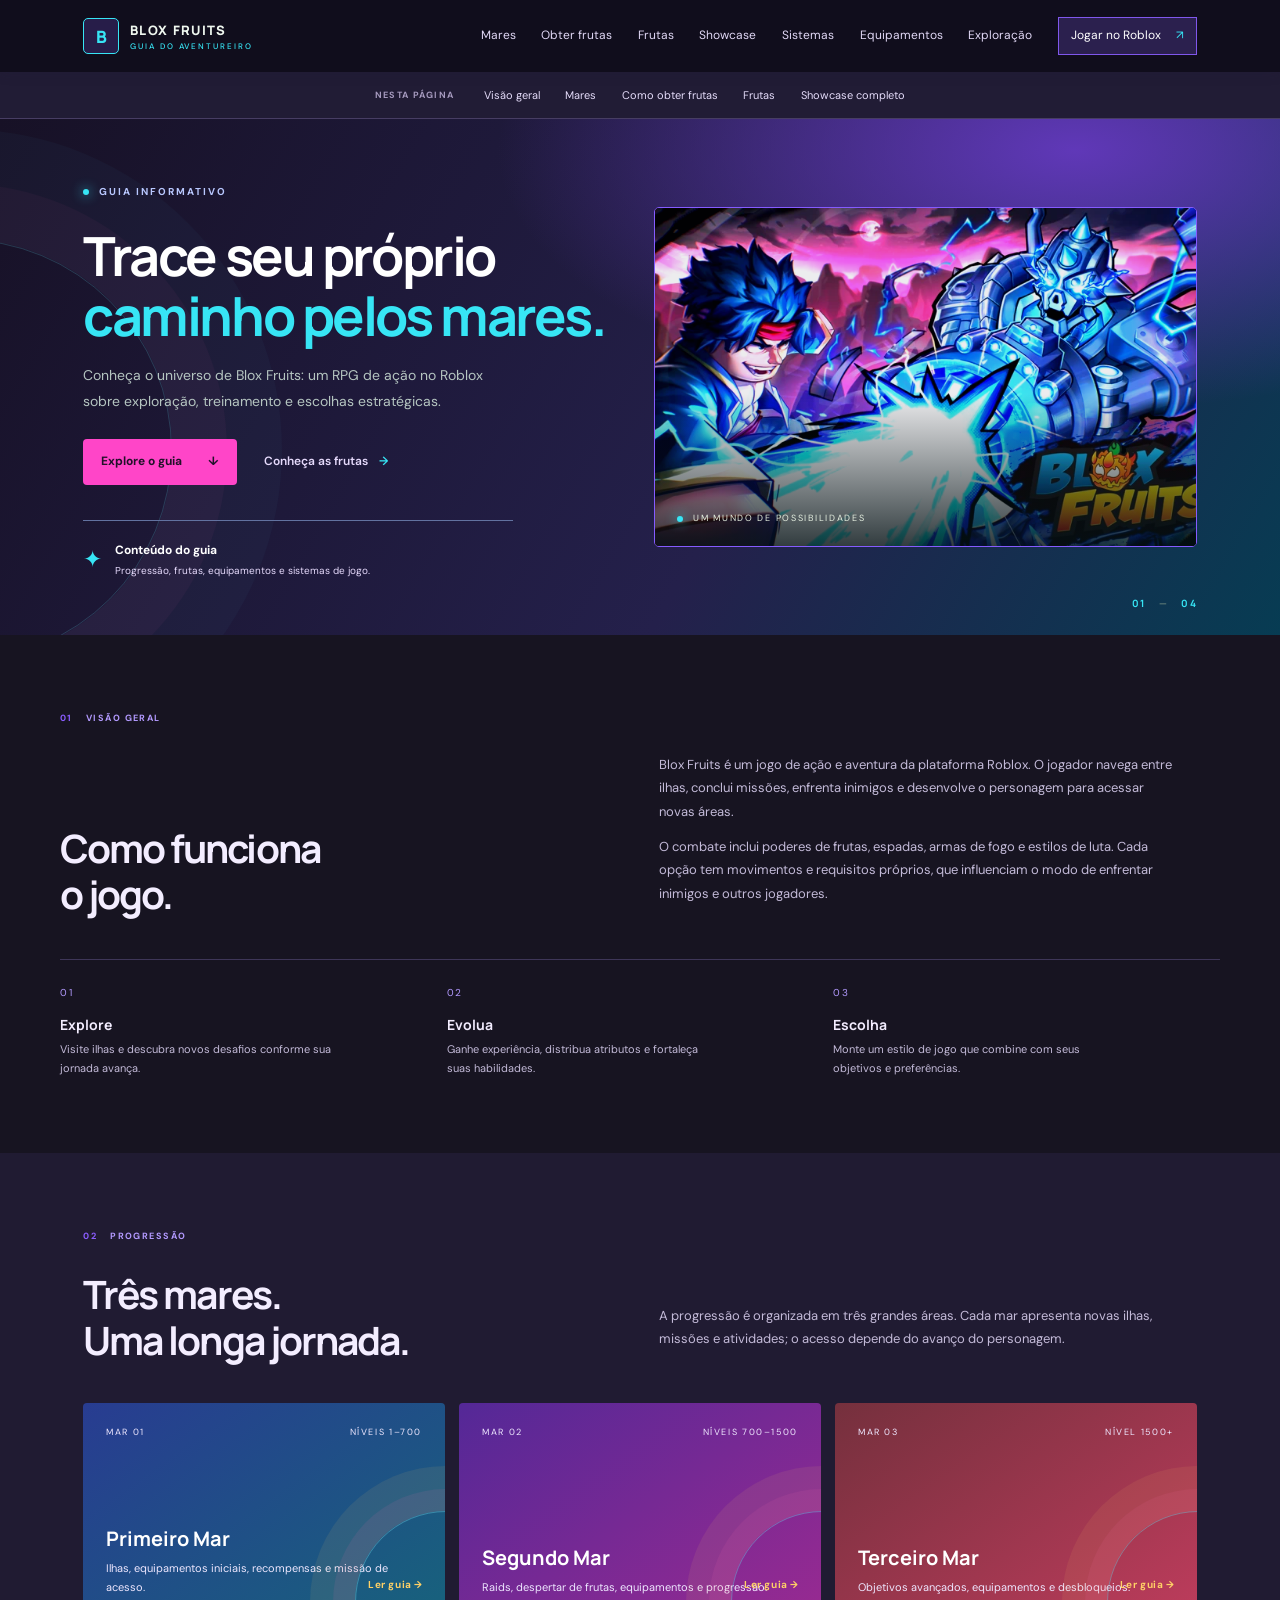
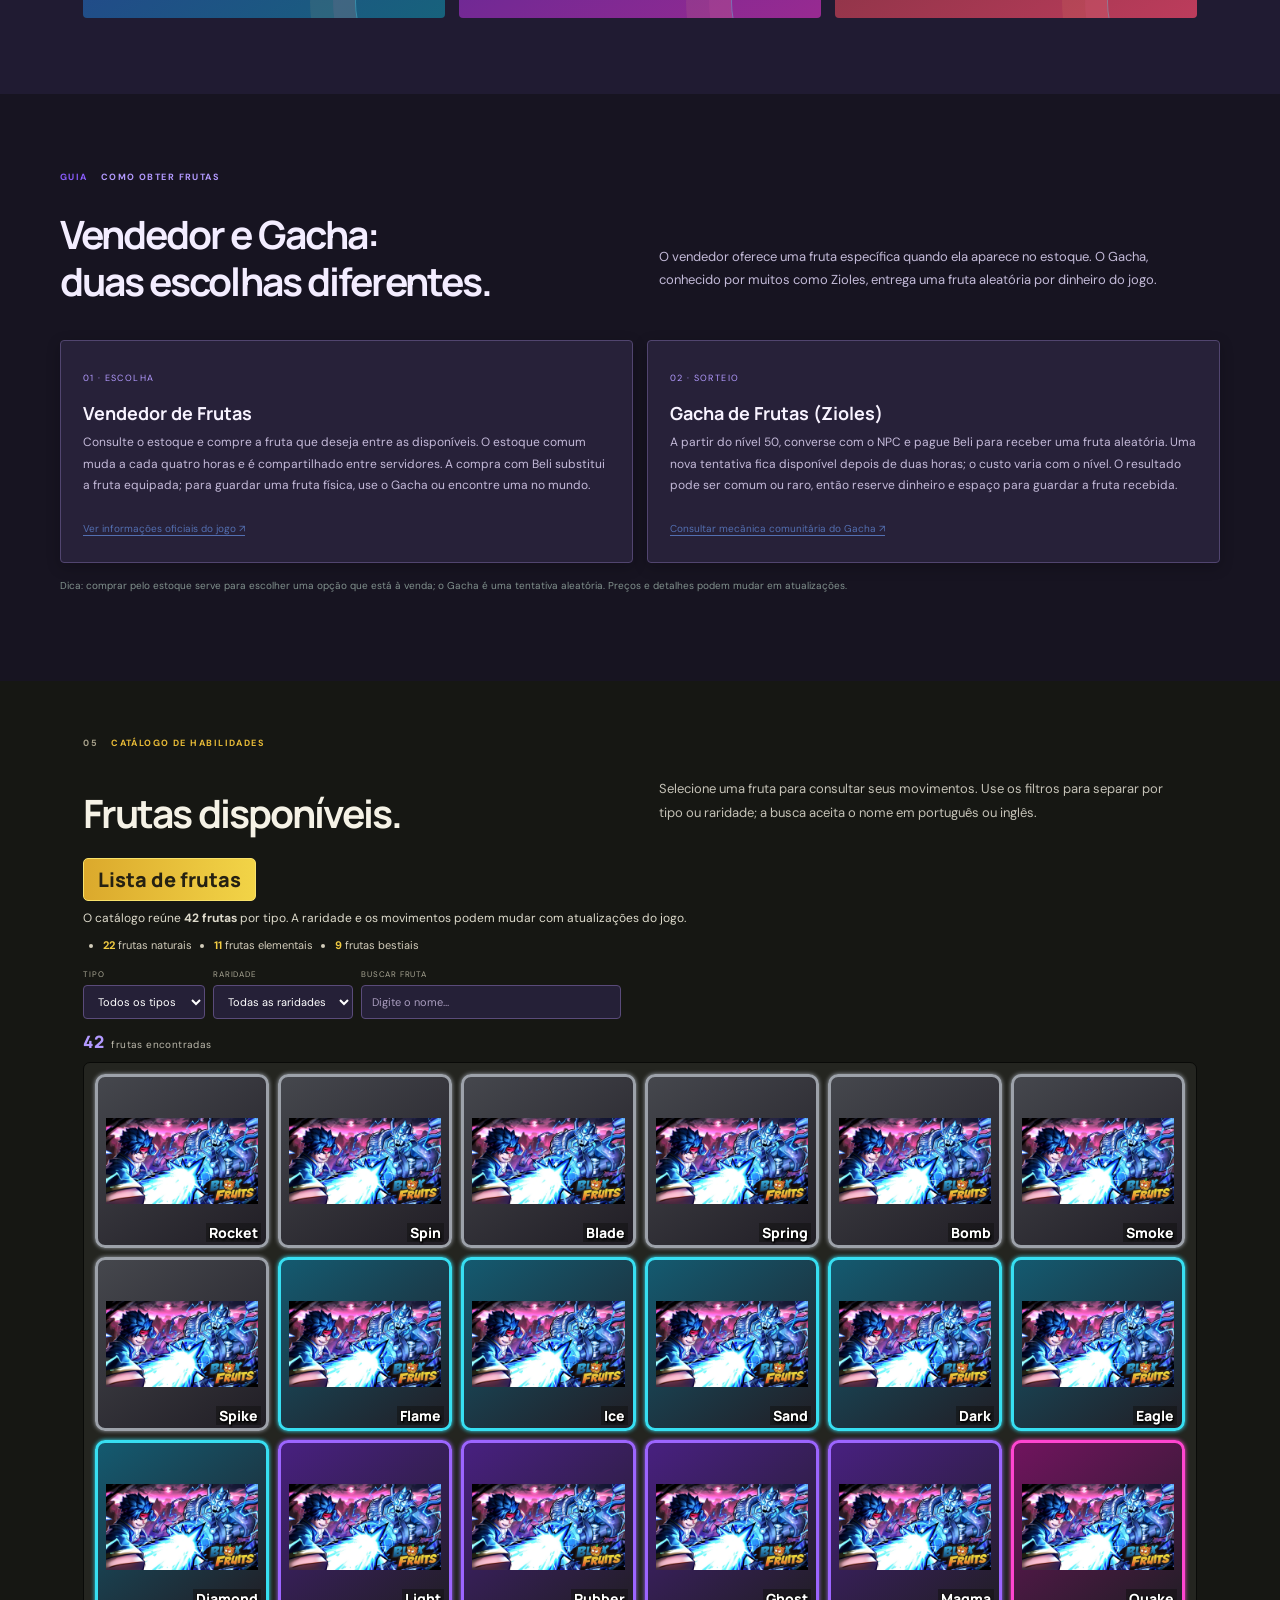
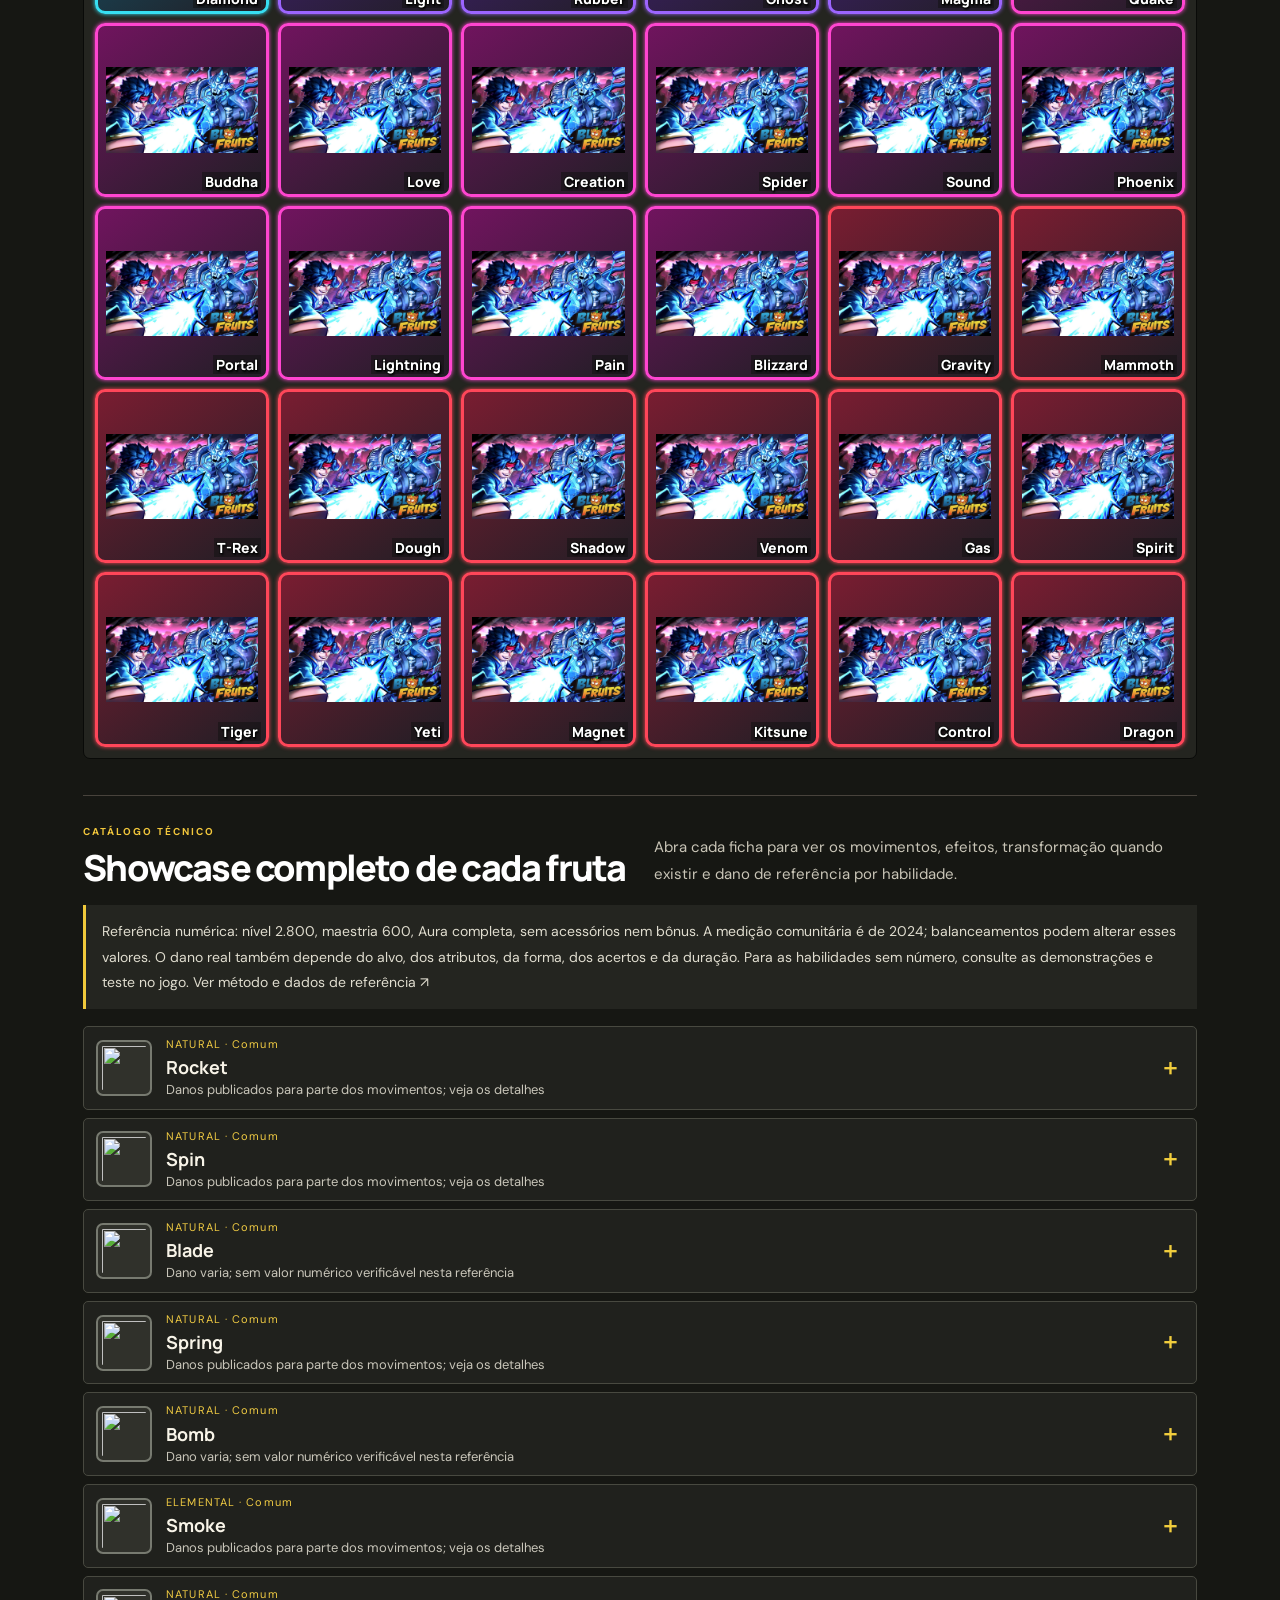
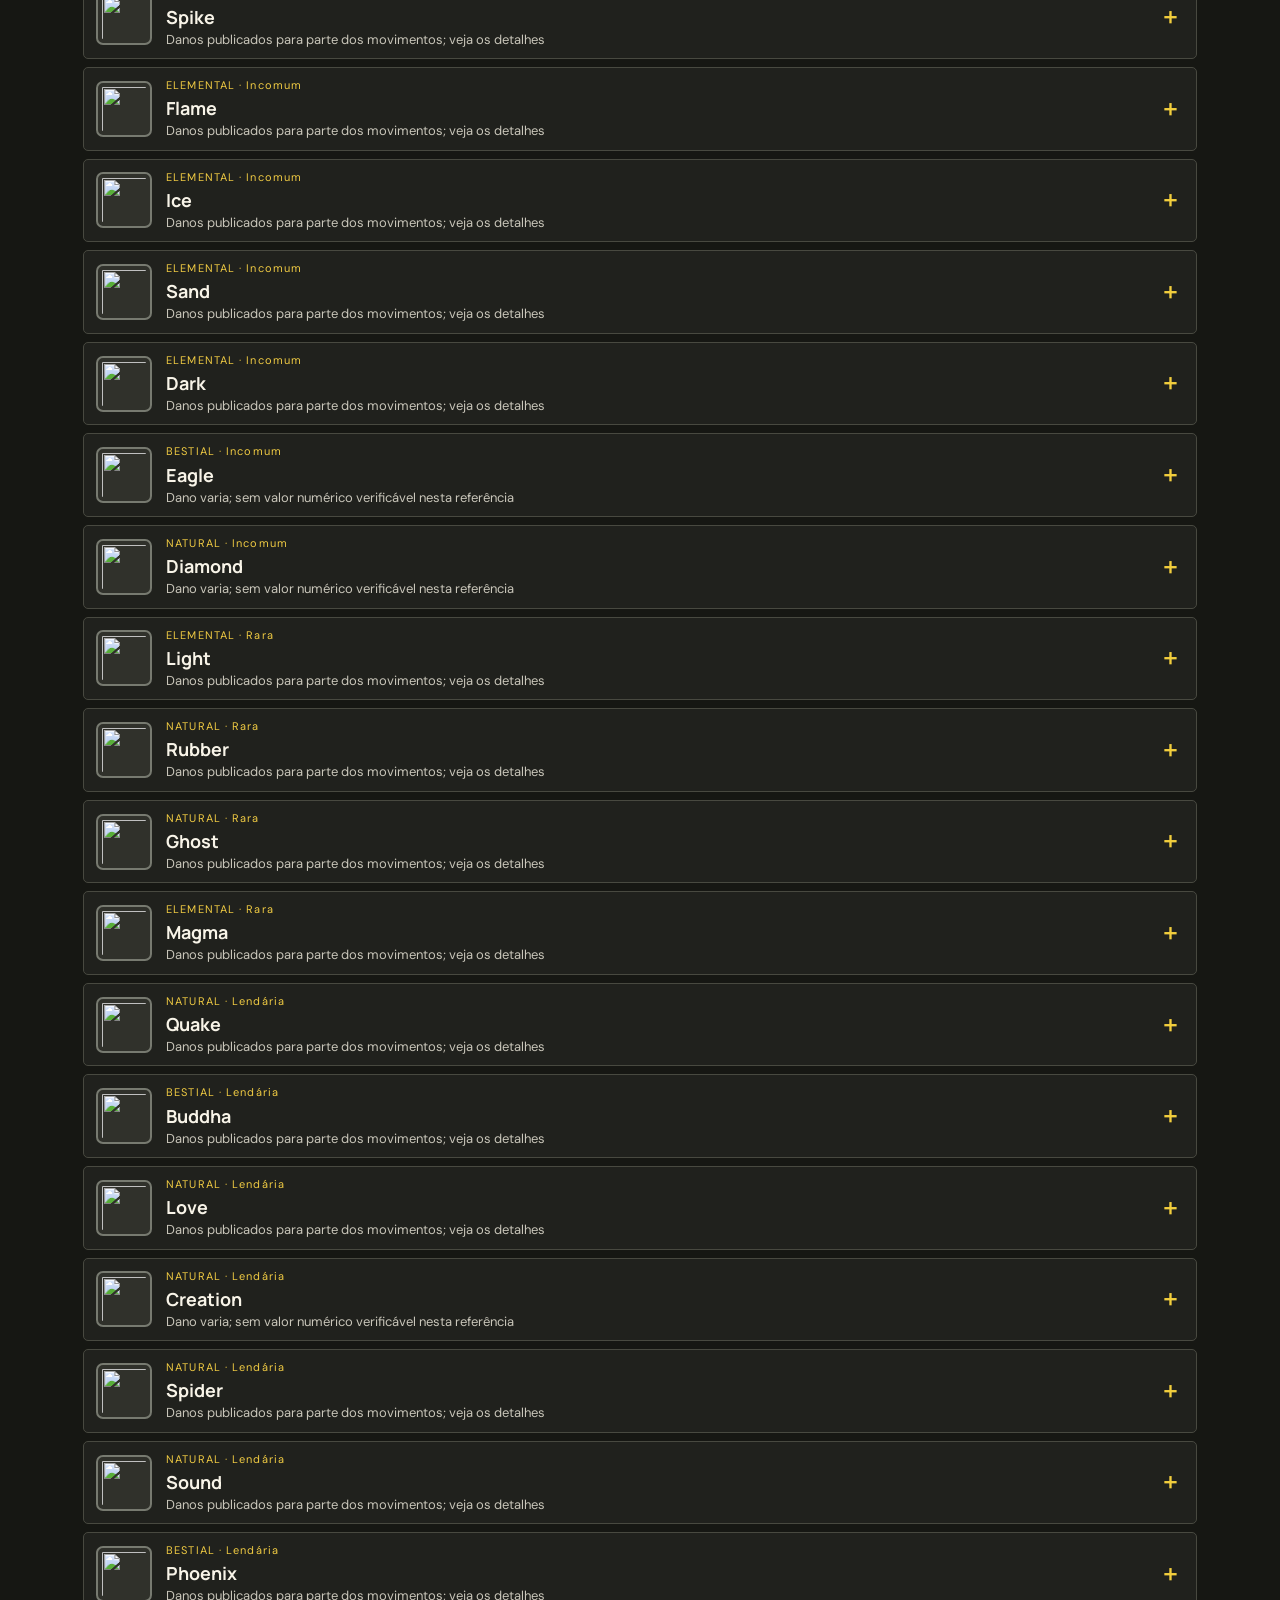
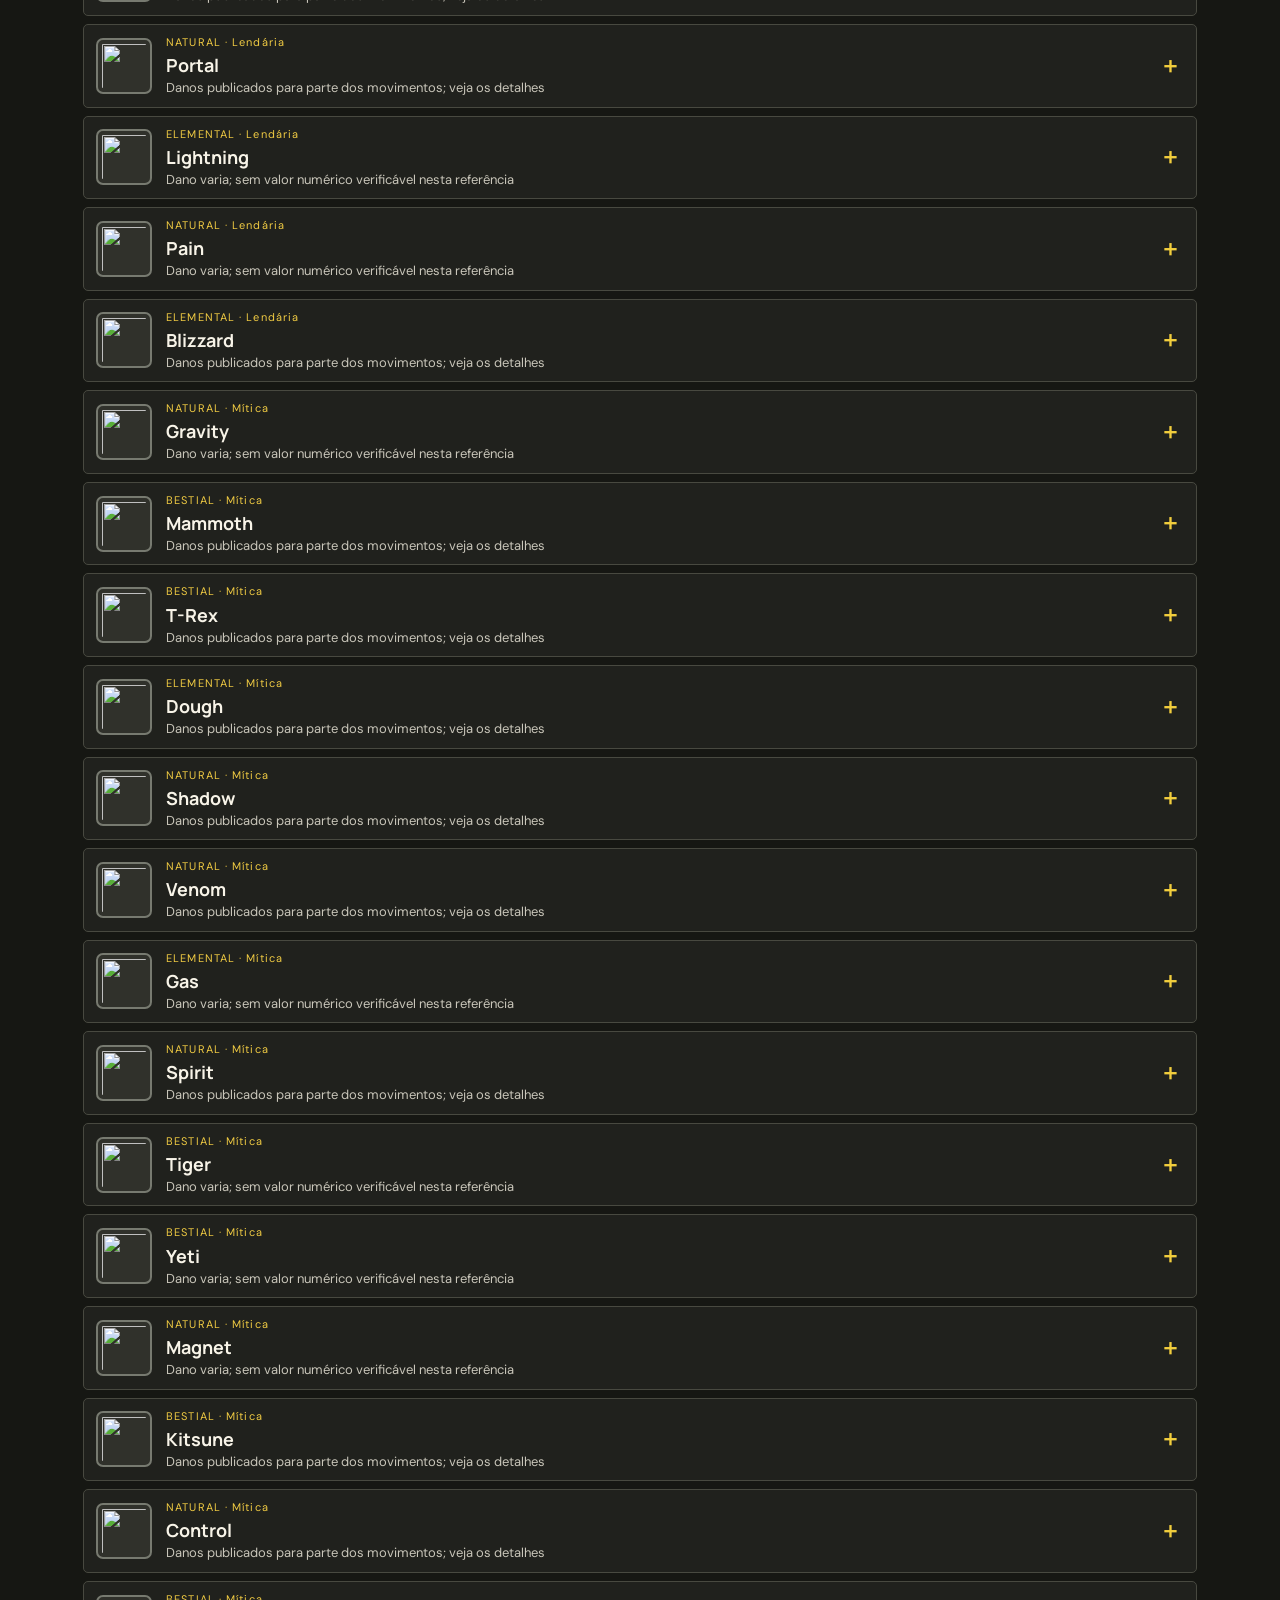
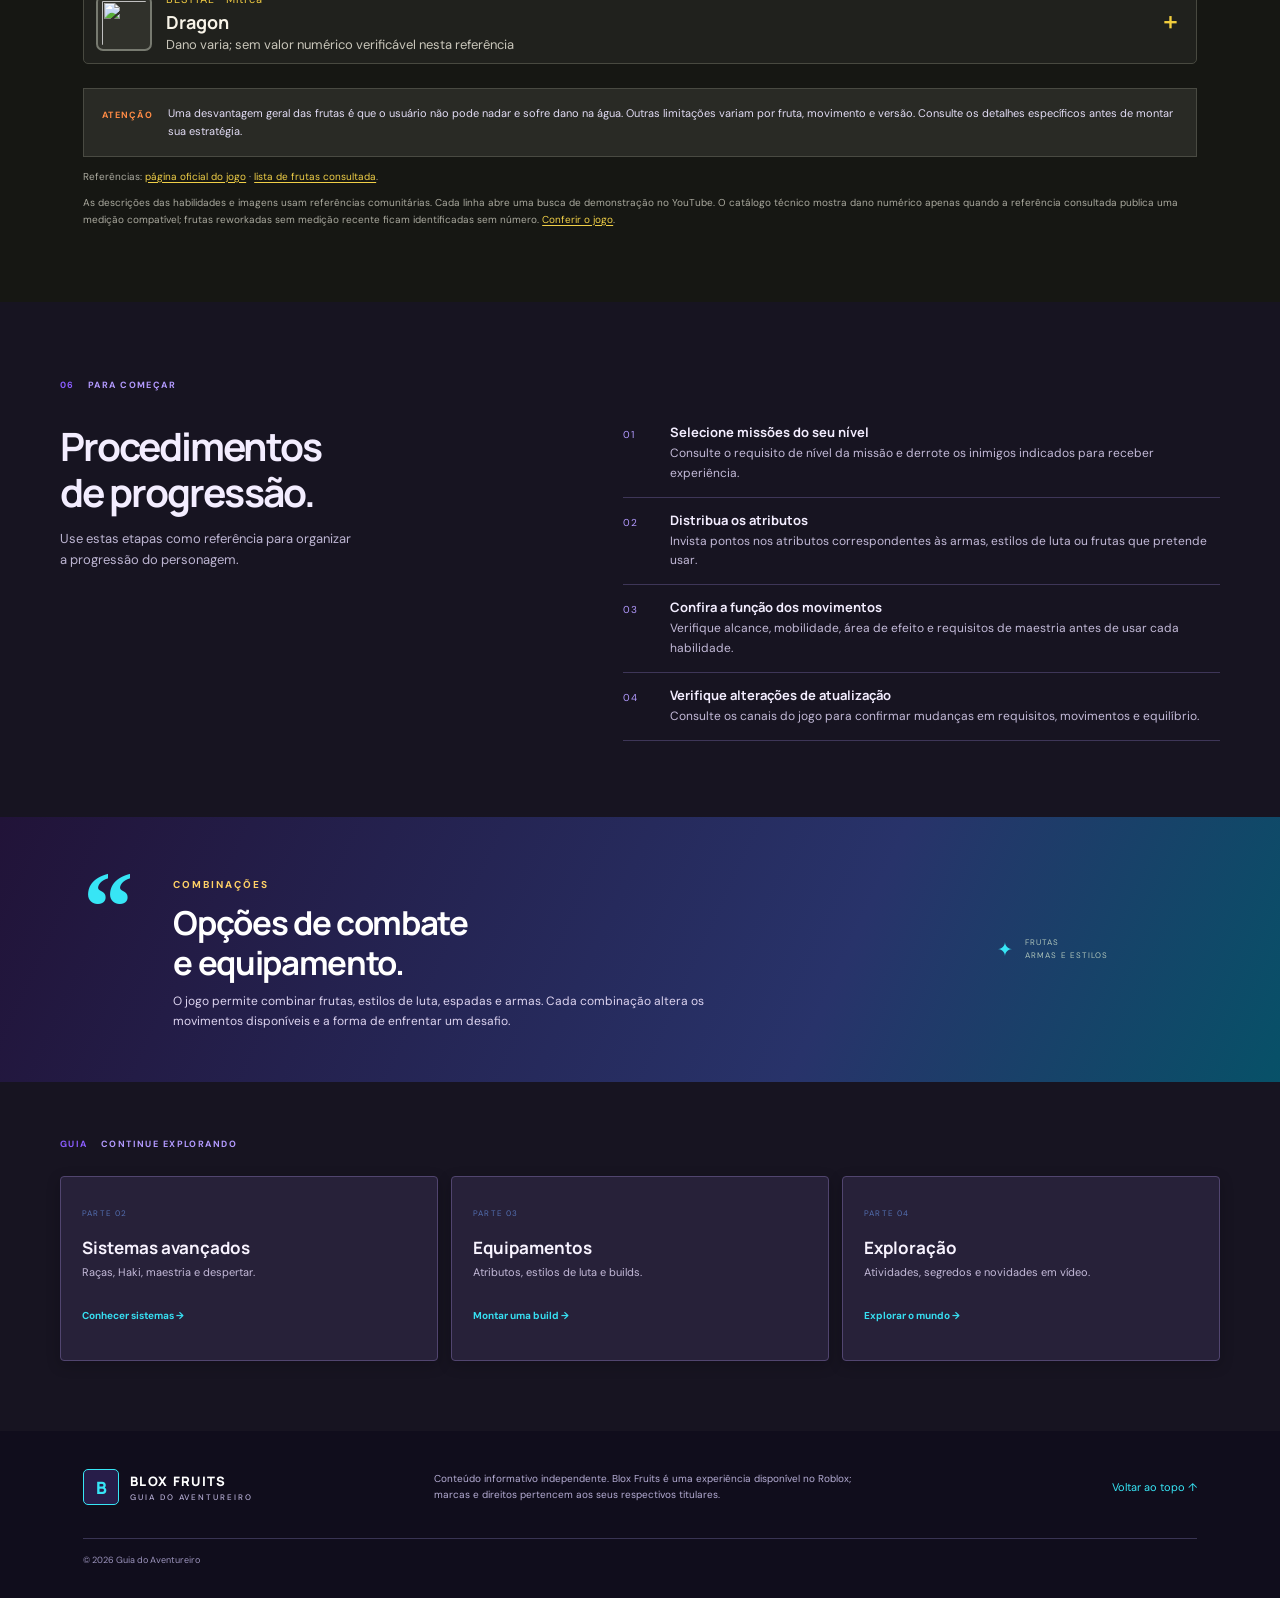
==== commit b3a14426: "Add files via upload" ====
--- a/index.html
+++ b/index.html
@@ -17,10 +17,15 @@
     <a class="brand" href="#inicio" aria-label="Blox Fruits — início"><span class="brand-mark">B</span><span>BLOX FRUITS<small>GUIA DO AVENTUREIRO</small></span></a>
     <button class="menu-toggle" aria-label="Abrir menu" aria-expanded="false">☰</button>
     <nav class="nav" aria-label="Navegação principal">
-      <a href="#mares">Mares</a><a href="#obter-frutas">Obter frutas</a><a href="#frutas">Frutas</a><a href="#combos">Combos</a><a href="pag2.html">Sistemas</a><a href="pag3.html">Equipamentos</a><a href="pag4.html">Exploração</a>
+      <a href="#mares">Mares</a><a href="#obter-frutas">Obter frutas</a><a href="#frutas">Frutas</a><a href="#showcase">Showcase</a><a href="pag2.html">Sistemas</a><a href="pag3.html">Equipamentos</a><a href="pag4.html">Exploração</a>
       <a class="nav-cta" href="https://www.roblox.com/games/2753915549/Blox-Fruits" target="_blank" rel="noopener noreferrer">Jogar no Roblox <span>↗</span></a>
     </nav>
   </header>
+
+  <nav class="guide-index" aria-label="Índice desta página">
+    <span class="guide-index-title">NESTA PÁGINA</span>
+    <a href="#universo">Visão geral</a><a href="#mares">Mares</a><a href="#obter-frutas">Como obter frutas</a><a href="#frutas">Frutas</a><a href="#showcase">Showcase completo</a>
+  </nav>
 
   <main>
     <section class="hero" id="inicio">
@@ -29,7 +34,7 @@
         <h1>Trace seu próprio<br><em>caminho pelos mares.</em></h1>
         <p class="hero-lead">Conheça o universo de Blox Fruits: um RPG de ação no Roblox sobre exploração, treinamento e escolhas estratégicas.</p>
         <div class="hero-actions"><a class="button primary" href="#universo">Explore o guia <span>↓</span></a><a class="text-link" href="#frutas">Conheça as frutas <span>→</span></a></div>
-        <div class="hero-note"><span class="note-icon">✦</span><span><strong>Seu estilo, sua jornada</strong><small>Combate, exploração e evolução em equipe ou solo.</small></span></div>
+        <div class="hero-note"><span class="note-icon">✦</span><span><strong>Conteúdo do guia</strong><small>Progressão, frutas, equipamentos e sistemas de jogo.</small></span></div>
       </div>
       <div class="hero-art"><img src="noFilter.webp" alt="Arte de Blox Fruits, com personagens e elementos do jogo"><div class="art-caption"><span class="pulse"></span> UM MUNDO DE POSSIBILIDADES</div></div>
       <div class="hero-index">01 <span>—</span> 04</div>
@@ -37,7 +42,7 @@
 
     <section class="intro section" id="universo">
       <div class="section-label"><span>01</span> VISÃO GERAL</div>
-      <div class="intro-grid"><div><h2>Uma aventura feita<br>de escolhas.</h2></div><div class="intro-copy"><p>Blox Fruits é uma experiência de ação e aventura criada para a plataforma Roblox. O jogador navega por ilhas, cumpre missões, enfrenta inimigos e desenvolve seu personagem para avançar pelo mundo.</p><p>É possível seguir diferentes estilos de combate: usar poderes de frutas, espadas, armas de fogo e estilos de luta. A combinação escolhida influencia a forma de explorar e enfrentar outros desafios.</p></div></div>
+      <div class="intro-grid"><div><h2>Como funciona<br>o jogo.</h2></div><div class="intro-copy"><p>Blox Fruits é um jogo de ação e aventura da plataforma Roblox. O jogador navega entre ilhas, conclui missões, enfrenta inimigos e desenvolve o personagem para acessar novas áreas.</p><p>O combate inclui poderes de frutas, espadas, armas de fogo e estilos de luta. Cada opção tem movimentos e requisitos próprios, que influenciam o modo de enfrentar inimigos e outros jogadores.</p></div></div>
       <div class="feature-row"><article><span class="feature-number">01</span><h3>Explore</h3><p>Visite ilhas e descubra novos desafios conforme sua jornada avança.</p></article><article><span class="feature-number">02</span><h3>Evolua</h3><p>Ganhe experiência, distribua atributos e fortaleça suas habilidades.</p></article><article><span class="feature-number">03</span><h3>Escolha</h3><p>Monte um estilo de jogo que combine com seus objetivos e preferências.</p></article></div>
     </section>
 
@@ -54,56 +59,26 @@
         <article><span class="source-index">02 · SORTEIO</span><h3>Gacha de Frutas (Zioles)</h3><p>A partir do nível 50, converse com o NPC e pague Beli para receber uma fruta aleatória. Uma nova tentativa fica disponível depois de duas horas; o custo varia com o nível. O resultado pode ser comum ou raro, então reserve dinheiro e espaço para guardar a fruta recebida.</p><a href="https://blox-fruits.fandom.com/wiki/Blox_Fruit_Gacha" target="_blank" rel="noopener noreferrer">Consultar mecânica comunitária do Gacha ↗</a></article>
       </div>
       <p class="fine-print">Dica: comprar pelo estoque serve para escolher uma opção que está à venda; o Gacha é uma tentativa aleatória. Preços e detalhes podem mudar em atualizações.</p>
-    </section>    <section class="fruits section" id="frutas">
-      <div class="section-label"><span>03</span> PODERES E ESTILOS</div>
-      <div class="section-heading"><div><h2>Frutas que mudam<br>a forma de lutar.</h2></div><p>As frutas concedem habilidades próprias. Abaixo, uma seleção introdutória por família de poder. As opções e características podem mudar com as atualizações do jogo.</p></div>
-      <div class="filters" role="group" aria-label="Filtrar frutas por tipo"><button class="filter active" data-filter="all">Todas</button><button class="filter" data-filter="elemental">Elementais</button><button class="filter" data-filter="beast">Bestiais</button><button class="filter" data-filter="natural">Naturais</button></div>
-      <div class="fruit-grid">
-        <article class="fruit-card" data-type="elemental"><span class="fruit-symbol fire">✦</span><div><span class="fruit-type">ELEMENTAL</span><h3>Flame</h3><p>Habilidades baseadas no controle do fogo.</p></div><span class="card-arrow">↗</span></article>
-        <article class="fruit-card" data-type="elemental"><span class="fruit-symbol ice">❄</span><div><span class="fruit-type">ELEMENTAL</span><h3>Ice</h3><p>Poderes de gelo com recursos de combate e mobilidade.</p></div><span class="card-arrow">↗</span></article>
-        <article class="fruit-card" data-type="elemental"><span class="fruit-symbol light">✧</span><div><span class="fruit-type">ELEMENTAL</span><h3>Light</h3><p>Uma opção conhecida por seus movimentos rápidos.</p></div><span class="card-arrow">↗</span></article>
-        <article class="fruit-card" data-type="beast"><span class="fruit-symbol buddha">◉</span><div><span class="fruit-type">BESTIAL</span><h3>Buddha</h3><p>Transformação associada a grande alcance em combate.</p></div><span class="card-arrow">↗</span></article>
-        <article class="fruit-card" data-type="beast"><span class="fruit-symbol phoenix">♧</span><div><span class="fruit-type">BESTIAL</span><h3>Phoenix</h3><p>Habilidades inspiradas na criatura mitológica e em recuperação.</p></div><span class="card-arrow">↗</span></article>
-        <article class="fruit-card" data-type="natural"><span class="fruit-symbol portal">◎</span><div><span class="fruit-type">NATURAL</span><h3>Portal</h3><p>Conjunto de habilidades com foco em deslocamento.</p></div><span class="card-arrow">↗</span></article>
-        <article class="fruit-card" data-type="natural"><span class="fruit-symbol quake">〰</span><div><span class="fruit-type">NATURAL</span><h3>Quake</h3><p>Poderes que criam ondas de choque e impacto.</p></div><span class="card-arrow">↗</span></article>
-        <article class="fruit-card" data-type="natural"><span class="fruit-symbol rubber">◌</span><div><span class="fruit-type">NATURAL</span><h3>Rubber</h3><p>Habilidades com propriedades elásticas e estilo próprio.</p></div><span class="card-arrow">↗</span></article>
-      </div>
-      <p class="fine-print">A seleção é apenas introdutória e não representa uma classificação de força. Consulte o jogo para informações atualizadas.</p>
     </section>
-
-    <section class="combos section" id="combos">
-      <div class="section-label"><span>04</span> COMBINAÇÕES</div>
-      <div class="section-heading"><div><h2>Combos são sequência<br>e oportunidade.</h2></div><p>Use as habilidades para abrir espaço, manter o adversário sob pressão e finalizar com segurança. Os exemplos abaixo são roteiros de treino, não garantias de acerto: distância, Instinct, domínio e atualizações alteram o resultado.</p></div>
-      <div class="combo-grid">
-        <article class="combo-card"><span class="combo-tag">ICE DESPERTADA · PVP</span><h3>Congelar e encadear</h3><div class="combo-sequence"><span>Ice V</span><b>→</b><span>Ice C</span><b>→</b><span>Ice Z</span><b>→</b><span>Godhuman Z → X</span></div><p>Use o controle inicial para confirmar a sequência. Exige Ice despertada e Godhuman; a janela de acerto depende de distância, Instinct e timing.</p></article>
-        <article class="combo-card"><span class="combo-tag">BUDDHA DESPERTADA · PVE</span><h3>Farm e chefes</h3><div class="combo-sequence"><span>Buddha Z</span><b>→</b><span>Aproximar NPCs</span><b>→</b><span>M1 de luta / espada</span><b>→</b><span>Repetir</span></div><p>É um ciclo de combate para PvE, não uma sequência de PvP: use o alcance e a resistência da forma transformada para atingir grupos.</p></article>
-        <article class="combo-card"><span class="combo-tag">PORTAL · PVP</span><h3>Atordoar e perseguir</h3><div class="combo-sequence"><span>Golpe de stun</span><b>→</b><span>Portal X</span><b>→</b><span>Portal F</span><b>→</b><span>Portal Z</span></div><p>Uma sequência de referência da comunidade. Faça os movimentos rapidamente e treine o alcance; o stun inicial pode ser substituído por outro confiável.</p></article>
-      </div>
-      <p class="fine-print">Os nomes das teclas e o desempenho mudam conforme fruta, despertar, maestria, plataforma e atualizações. Treine em alvos e confira cada requisito dentro do jogo.</p>
-      <p class="fine-print">Referências de combos: <a href="https://www.reddit.com/r/bloxfruits/comments/1x3vjpm/ate_ice_fruit_guys/" target="_blank" rel="noopener noreferrer">Ice</a> · <a href="https://blox-fruits.fandom.com/wiki/Portal/Combos" target="_blank" rel="noopener noreferrer">Portal</a> · <a href="https://bloxfruits.gg/builds/grinding-build" target="_blank" rel="noopener noreferrer">Buddha PvE</a>.</p>
-    </section>
-
     <section class="showcase section" id="showcase">
+      <span id="frutas"></span>
       <div class="section-label"><span>05</span> CATÁLOGO DE HABILIDADES</div>
-      <div class="section-heading"><div><h2>Todas as frutas.<br>Imagem e showcase.</h2></div><p>A galeria abaixo lista as 42 frutas que aparecem atualmente na página oficial do jogo. Cada cartão mostra a imagem e abre uma ficha com vídeo de showcase; Dragon, Kitsune e Magnet também têm vídeos incorporados aqui.</p></div>
-      <div class="fruit-spotlight" aria-label="Showcases em destaque">
-        <div class="spotlight-copy"><p class="eyebrow">SHOWCASE EM DESTAQUE</p><h3 id="spotlight-name">Dragon</h3><p id="spotlight-description">Transformações East e West, ataques de fogo e formas híbridas.</p><div class="spotlight-picker" role="group" aria-label="Escolher fruta em destaque"><button class="spotlight-choice active" data-fruit="Dragon" aria-pressed="true">Dragon</button><button class="spotlight-choice" data-fruit="Kitsune" aria-pressed="false">Kitsune</button><button class="spotlight-choice" data-fruit="Magnet" aria-pressed="false">Magnet</button></div><a id="spotlight-watch" class="spotlight-watch" href="https://www.youtube.com/watch?v=z-i1pAF6FjE" target="_blank" rel="noopener noreferrer">Abrir vídeo no YouTube ↗</a></div>
-        <div class="spotlight-media"><img id="spotlight-image" src="https://wikiassets.net/bloxfruits-3bec24/images/c17c3878fc62726beca8774a107e2e09.webp" alt="Ícone da Dragon Fruit em Blox Fruits"><div class="spotlight-player"><iframe id="spotlight-video" src="https://www.youtube-nocookie.com/embed/z-i1pAF6FjE" title="Dragon Rework Trailer e Showcase oficial de Blox Fruits" loading="lazy" referrerpolicy="strict-origin-when-cross-origin" allow="accelerometer; autoplay; clipboard-write; encrypted-media; gyroscope; picture-in-picture; web-share" allowfullscreen></iframe></div></div>
-      </div>
-      <p class="catalog-count"><strong>42</strong> frutas no catálogo atual · sem filtro inicial</p>
-      <label class="fruit-search-label" for="fruit-search">BUSCAR FRUTA</label>
-      <input id="fruit-search" class="fruit-search" type="search" placeholder="Digite o nome de uma fruta…" autocomplete="off">
+      <div class="section-heading"><div><h2>Frutas disponíveis.</h2></div><p>Selecione uma fruta para consultar seus movimentos. Use os filtros para separar por tipo ou raridade; a busca aceita o nome em português ou inglês.</p></div>
+      <div class="catalog-intro"><h3>Lista de frutas</h3><p>O catálogo reúne <strong>42 frutas</strong> por tipo. A raridade e os movimentos podem mudar com atualizações do jogo.</p><ul><li><strong>22</strong> frutas naturais</li><li><strong>11</strong> frutas elementais</li><li><strong>9</strong> frutas bestiais</li></ul></div>
+      <div class="catalog-toolbar"><label><span>Tipo</span><select id="showcase-type-filter"><option value="all">Todos os tipos</option><option value="Natural">Natural</option><option value="Elemental">Elemental</option><option value="Beast">Bestial</option></select></label><label><span>Raridade</span><select id="showcase-rarity-filter"><option value="all">Todas as raridades</option><option value="Common">Comum</option><option value="Uncommon">Incomum</option><option value="Rare">Rara</option><option value="Legendary">Lendária</option><option value="Mythical">Mítica</option></select></label><label class="catalog-search"><span>Buscar fruta</span><input id="fruit-search" type="search" placeholder="Digite o nome…" autocomplete="off"></label></div>
+      <p class="catalog-count"><strong>42</strong> frutas encontradas</p>
       <div class="showcase-grid" id="showcase-grid" aria-live="polite"></div>
+      <section class="full-fruit-section" aria-labelledby="full-fruit-title"><div class="full-fruit-heading"><div><p class="eyebrow">CATÁLOGO TÉCNICO</p><h2 id="full-fruit-title">Showcase completo de cada fruta</h2></div><p>Abra cada ficha para ver os movimentos, efeitos, transformação quando existir e dano de referência por habilidade.</p></div><p class="damage-baseline">Referência numérica: nível 2.800, maestria 600, Aura completa, sem acessórios nem bônus. A medição comunitária é de 2024; balanceamentos podem alterar esses valores. O dano real também depende do alvo, dos atributos, da forma, dos acertos e da duração. Para as habilidades sem número, consulte as demonstrações e teste no jogo. <a href="https://blox-fruits.fandom.com/wiki/User_blog:Yuki_Shiromita/Total_damage_of_fruits" target="_blank" rel="noopener noreferrer">Ver método e dados de referência ↗</a></p><div id="full-fruit-showcase" class="full-fruit-list"></div></section>
       <aside class="weakness-note"><span>ATENÇÃO</span><p>Uma desvantagem geral das frutas é que o usuário não pode nadar e sofre dano na água. Outras limitações variam por fruta, movimento e versão. Consulte os detalhes específicos antes de montar sua estratégia.</p></aside>
       <p class="fine-print">Referências: <a href="https://www.roblox.com/games/2753915549/Blox-Fruits" target="_blank" rel="noopener noreferrer">página oficial do jogo</a> · <a href="https://progameguides.com/roblox/all-fruits-in-roblox-blox-fruits/" target="_blank" rel="noopener noreferrer">lista de frutas consultada</a>.</p>
-      <p class="fine-print">Imagens e fichas detalhadas vêm de uma wiki comunitária. Os três vídeos em destaque são do canal oficial Gamer Robot; as fichas das demais frutas incluem showcases de seus respectivos movimentos. Os botões Z, X, C, V e F abrem demonstrações por tecla no YouTube quando disponíveis. <a href="https://www.roblox.com/games/2753915549/Blox-Fruits" target="_blank" rel="noopener noreferrer">Conferir a lista oficial de frutas</a>.</p>
+      <p class="fine-print">As descrições das habilidades e imagens usam referências comunitárias. Cada linha abre uma busca de demonstração no YouTube. O catálogo técnico mostra dano numérico apenas quando a referência consultada publica uma medição compatível; frutas reworkadas sem medição recente ficam identificadas sem número. <a href="https://www.roblox.com/games/2753915549/Blox-Fruits" target="_blank" rel="noopener noreferrer">Conferir o jogo</a>.</p>
     </section>
 
     <section class="tips section" id="dicas">
       <div class="section-label"><span>06</span> PARA COMEÇAR</div>
-      <div class="tips-layout"><div><h2>Progrida com<br>mais intenção.</h2><p class="tips-intro">Alguns hábitos simples ajudam a aproveitar melhor cada etapa do jogo.</p></div><div class="tip-list"><article><span>01</span><div><h3>Priorize missões adequadas ao seu nível</h3><p>Elas orientam sua progressão e ajudam a obter experiência de forma consistente.</p></div></article><article><span>02</span><div><h3>Distribua atributos pensando no seu estilo</h3><p>Escolha quais formas de combate quer desenvolver antes de investir seus pontos.</p></div></article><article><span>03</span><div><h3>Aprenda o papel de cada habilidade</h3><p>Mobilidade, alcance e defesa podem ser tão importantes quanto o dano causado.</p></div></article><article><span>04</span><div><h3>Confira as informações após atualizações</h3><p>O conteúdo e o equilíbrio do jogo podem mudar; verifique os canais oficiais.</p></div></article></div></div>
+      <div class="tips-layout"><div><h2>Procedimentos<br>de progressão.</h2><p class="tips-intro">Use estas etapas como referência para organizar a progressão do personagem.</p></div><div class="tip-list"><article><span>01</span><div><h3>Selecione missões do seu nível</h3><p>Consulte o requisito de nível da missão e derrote os inimigos indicados para receber experiência.</p></div></article><article><span>02</span><div><h3>Distribua os atributos</h3><p>Invista pontos nos atributos correspondentes às armas, estilos de luta ou frutas que pretende usar.</p></div></article><article><span>03</span><div><h3>Confira a função dos movimentos</h3><p>Verifique alcance, mobilidade, área de efeito e requisitos de maestria antes de usar cada habilidade.</p></div></article><article><span>04</span><div><h3>Verifique alterações de atualização</h3><p>Consulte os canais do jogo para confirmar mudanças em requisitos, movimentos e equilíbrio.</p></div></article></div></div>
     </section>
-    <section class="curiosity"><div class="curiosity-mark">“</div><div><p class="eyebrow">CURIOSIDADE</p><h2>Há mais de um caminho<br>para se tornar forte.</h2><p>O jogo permite combinar frutas, estilos de luta, espadas e armas. Isso faz com que dois jogadores possam enfrentar o mesmo desafio com estratégias bem diferentes.</p></div><div class="curiosity-count">✦ <span>ESTRATÉGIA<br>ENCONTRA EXPLORAÇÃO</span></div></section>
+    <section class="curiosity"><div class="curiosity-mark">“</div><div><p class="eyebrow">COMBINAÇÕES</p><h2>Opções de combate<br>e equipamento.</h2><p>O jogo permite combinar frutas, estilos de luta, espadas e armas. Cada combinação altera os movimentos disponíveis e a forma de enfrentar um desafio.</p></div><div class="curiosity-count">✦ <span>FRUTAS<br>ARMAS E ESTILOS</span></div></section>
     <section class="guide-hub"><div class="section-label"><span>GUIA</span> CONTINUE EXPLORANDO</div><div class="guide-hub-grid"><a class="guide-hub-card" href="pag2.html"><span>PARTE 02</span><h2>Sistemas avançados</h2><p>Raças, Haki, maestria e despertar.</p><strong>Conhecer sistemas →</strong></a><a class="guide-hub-card" href="pag3.html"><span>PARTE 03</span><h2>Equipamentos</h2><p>Atributos, estilos de luta e builds.</p><strong>Montar uma build →</strong></a><a class="guide-hub-card" href="pag4.html"><span>PARTE 04</span><h2>Exploração</h2><p>Atividades, segredos e novidades em vídeo.</p><strong>Explorar o mundo →</strong></a></div></section>
   </main>
   <footer><a class="brand" href="#inicio"><span class="brand-mark">B</span><span>BLOX FRUITS<small>GUIA DO AVENTUREIRO</small></span></a><p>Conteúdo informativo independente. Blox Fruits é uma experiência disponível no Roblox; marcas e direitos pertencem aos seus respectivos titulares.</p><a class="back-top" href="#inicio">Voltar ao topo ↑</a><small class="copyright">© <span id="year"></span> Guia do Aventureiro</small></footer>
--- a/style.css
+++ b/style.css
@@ -15,6 +15,7 @@
 @media(max-width:760px){.fruit-spotlight{grid-template-columns:1fr;padding:18px}.spotlight-media{grid-template-columns:76px 1fr}.spotlight-media>img{min-height:120px}.spotlight-copy h3{font-size:25px}}
 @media(max-width:430px){.spotlight-media{grid-template-columns:1fr}.spotlight-media>img{height:110px;min-height:110px}.showcase-fruit-image{height:135px}}
 .nav a[aria-current="page"]{color:var(--lime)}
+.topbar{transition:transform .25s ease}.topbar.topbar-hidden{transform:translateY(-100%)}
 .guide-hero{background:var(--deep);color:#eff7ef;min-height:510px;padding:58px max(calc((100vw - 1160px)/2),6.5%);display:grid;grid-template-columns:1fr 1fr;gap:54px;align-items:center;position:relative;overflow:hidden}.guide-hero:before{content:'';position:absolute;left:-230px;bottom:-250px;width:480px;height:480px;border:1px solid #d7e99418;border-radius:50%;box-shadow:0 0 0 55px #d7e99408,0 0 0 110px #d7e99405}.guide-hero-copy{position:relative;z-index:1}.guide-hero h1{font:700 clamp(39px,5vw,56px)/1.1 var(--display);letter-spacing:-.055em;margin:21px 0 18px}.guide-hero h1 em{color:var(--lime);font-style:normal}.guide-hero-copy>p:not(.eyebrow){max-width:440px;color:#b6c7c1;font-size:14px;line-height:1.8;margin-bottom:28px}.guide-hero-image{height:330px;margin:0;position:relative;background:#142a2d;overflow:hidden}.guide-hero-image:after{content:'';position:absolute;inset:55% 0 0;background:linear-gradient(transparent,#06191dcc)}.guide-hero-image img{width:100%;height:100%;object-fit:cover;object-position:center;filter:saturate(.76);opacity:.84}.guide-hero-image figcaption{position:absolute;z-index:1;bottom:14px;left:17px;font-size:9px;letter-spacing:.11em;color:#e1ebe2}.page-number{position:absolute;right:max(calc((100vw - 1160px)/2),6.5%);bottom:20px;font-size:10px;letter-spacing:.15em;color:#d4e2d9}.page-number span{color:#68827b;margin:0 8px}.guide-section{padding-top:90px;padding-bottom:90px}.system-grid{display:grid;grid-template-columns:repeat(3,1fr);gap:13px;margin-top:38px}.system-card{background:white;border:1px solid #e5ebe3;padding:24px;min-height:300px}.system-icon{display:grid;place-items:center;width:40px;height:40px;margin-bottom:24px;background:#edf2e8;color:var(--teal);font-size:23px}.system-card h3,.loadout-card h3,.discovery-card h3{font:700 19px var(--display);margin:7px 0}.system-card>p,.loadout-card>p,.discovery-card>p{font-size:12px;color:var(--muted);line-height:1.75}.system-tip{border-top:1px solid var(--line);padding-top:13px;margin-top:18px}.system-tip strong,.system-tip span{display:block}.system-tip strong{font-size:10px;color:var(--teal)}.system-tip span{font-size:10px;color:var(--muted);margin-top:4px}.guide-band{background:#12373a;color:#eff5ed;padding:76px max(calc((100vw - 1160px)/2),6.5%)}.guide-band-inner{display:grid;grid-template-columns:1fr .8fr;gap:80px;align-items:center;max-width:1160px;margin:auto}.guide-band h2,.page-next h2,.video-copy h2{font:700 clamp(29px,3.5vw,39px)/1.2 var(--display);letter-spacing:-.045em;margin:13px 0}.guide-band-inner>div:first-child>p:last-child{font-size:13px;color:#bdcfca;max-width:530px}.awakening-steps>div{display:flex;align-items:center;gap:14px;border-bottom:1px solid #ffffff20;padding:13px 0}.awakening-steps>div>span{width:28px;height:28px;display:grid;place-items:center;border:1px solid #a6c780;color:var(--lime);font-size:11px}.awakening-steps p{margin:0}.awakening-steps strong,.awakening-steps small{display:block}.awakening-steps strong{font-size:12px}.awakening-steps small{font-size:10px;color:#a8bfb5;margin-top:3px}.check-grid,.safe-grid{display:grid;grid-template-columns:repeat(4,1fr);gap:20px;margin-top:38px;border-top:1px solid var(--line)}.check-grid article,.safe-grid article{padding-top:18px}.check-grid article>span,.safe-grid article>span{font-size:9px;letter-spacing:.15em;color:var(--teal)}.check-grid h3,.safe-grid h3,.build-method h3{font:700 14px var(--display);margin:9px 0 5px}.check-grid p,.safe-grid p,.build-method p{font-size:11px;color:var(--muted);margin:0}.page-next{background:#13383b;color:#eff5ed;padding:52px max(calc((100vw - 1160px)/2),6.5%);display:flex;align-items:center;justify-content:space-between;gap:30px}.page-next>div>p:last-child{font-size:12px;color:#b9ccc5;margin:0}.page-next h2{font-size:31px}.page-next .eyebrow{color:#a4c7ad}.page-next .button{flex:0 0 auto}.stat-layout{display:grid;grid-template-columns:.85fr 1.15fr;gap:75px;align-items:center;margin-top:36px}.stat-visual{height:330px;position:relative;display:grid;place-items:center;overflow:hidden;background:#eaf0e9}.stat-orbit{position:absolute;border:1px solid #9ebbb04e;border-radius:50%;width:220px;height:220px}.orbit-b{width:300px;height:300px;border-color:#9ebbb02c}.stat-core{width:103px;height:103px;border-radius:50%;background:#13383b;color:#d7e994;display:grid;place-content:center;text-align:center;font:700 13px/1.25 var(--display);z-index:1}.stat-core small{font:500 7px var(--body);letter-spacing:.13em;color:#bed0c7}.stat-dot{position:absolute;z-index:2;width:35px;height:35px;display:grid;place-items:center;border-radius:50%;background:#fff;border:1px solid #dce5db;color:var(--teal);font-size:12px;font-weight:700}.dot-a{top:47px;left:calc(50% - 17px)}.dot-b{right:calc(50% - 135px);top:calc(50% - 17px)}.dot-c{bottom:47px;left:calc(50% - 17px)}.dot-d{left:calc(50% - 135px);top:calc(50% - 17px)}.stat-list article{display:grid;grid-template-columns:30px 1fr;gap:12px;padding:12px 0;border-bottom:1px solid var(--line)}.stat-list article>span{font-size:9px;color:var(--teal);padding-top:3px}.stat-list h3{font:700 13px var(--display);margin:0}.stat-list p{font-size:11px;color:var(--muted);margin:3px 0 0}.guide-callout{display:flex;gap:18px;padding:16px 20px;margin-top:26px;background:#edf2e8;color:#45645c;font-size:11px}.guide-callout strong{color:var(--teal);white-space:nowrap}.loadout-section,.route-section{background:#eaf0e9}.loadout-section .guide-section,.route-section .guide-section{padding-top:86px;padding-bottom:86px}.loadout-grid{display:grid;grid-template-columns:repeat(4,1fr);gap:12px;margin-top:36px}.loadout-card{min-height:235px;background:#fff;padding:20px;border:1px solid #e1e9e1}.loadout-symbol{font-size:25px;color:var(--teal)}.loadout-card h3{margin-top:16px}.loadout-card small{display:block;margin-top:21px;font-size:8px;letter-spacing:.12em;color:#79928a}.build-method{display:grid;grid-template-columns:repeat(4,1fr);gap:20px;margin-top:37px}.build-method article{padding:17px 15px;border-left:1px solid #bfd0c2}.build-method article>span{font-size:8px;letter-spacing:.13em;color:var(--teal)}.gear-hero .guide-hero-image img{object-position:60% center}.discovery-grid{display:grid;grid-template-columns:repeat(3,1fr);gap:14px;margin-top:38px}.discovery-card{min-height:270px;background:#fff;border:1px solid #e5ebe3;padding:22px;position:relative;overflow:hidden}.discovery-card>span{font-size:8px;letter-spacing:.15em;color:var(--teal)}.discovery-card>p{max-width:300px}.discovery-art{position:absolute;right:13px;bottom:-34px;width:125px;height:90px;display:grid;place-items:start center;opacity:.5;font-size:70px;color:#668f80}.discovery-art:before,.discovery-art:after{content:'';position:absolute;width:150px;height:35px;border:1px solid #82a995;border-radius:50%;bottom:24px}.discovery-art:after{bottom:4px;right:-25px}.island{color:#a09352}.boss{color:#9b6e68}.route-timeline{max-width:790px;margin:38px auto 0}.route-timeline article{display:grid;grid-template-columns:100px 1fr;gap:18px;border-top:1px solid #cbd8cf;padding:19px 0}.route-time{font-size:9px;letter-spacing:.14em;color:var(--teal);padding-top:3px}.route-timeline h3{font:700 15px var(--display);margin:0 0 4px}.route-timeline p{font-size:11px;color:var(--muted);margin:0}.trading-section{padding-top:84px;padding-bottom:84px}.safe-grid{grid-template-columns:repeat(3,1fr)}.video-feature{background:#071a20;color:#eff7ef;padding:70px max(calc((100vw - 1160px)/2),6.5%);display:grid;grid-template-columns:.7fr 1.3fr;gap:50px;align-items:center}.video-copy .eyebrow{color:#a4c7ad}.video-copy>p:not(.eyebrow){font-size:12px;line-height:1.8;color:#b7c9c2}.video-copy .text-link{display:inline-block;margin-top:9px}.video-frame{position:relative;aspect-ratio:16/9;background:#102b30}.video-frame iframe{position:absolute;inset:0;width:100%;height:100%;border:0}.guide-hub{max-width:1160px;margin:0 auto;padding:75px 0 92px}.guide-hub-grid{display:grid;grid-template-columns:repeat(3,1fr);gap:13px;margin-top:24px}.guide-hub-card{background:#fff;border:1px solid #e4eae3;padding:21px;transition:transform .2s,box-shadow .2s}.guide-hub-card:hover{transform:translateY(-3px);box-shadow:0 12px 24px #163c3010}.guide-hub-card>span{font-size:8px;letter-spacing:.15em;color:var(--teal)}.guide-hub-card h2{font:700 17px var(--display);margin:12px 0 4px}.guide-hub-card p{font-size:11px;color:var(--muted);margin:0 0 20px}.guide-hub-card strong{font-size:10px;color:var(--teal)}
 @media(max-width:1200px){.guide-hub{margin-left:6.5%;margin-right:6.5%}}
 @media(max-width:760px){.guide-hero{grid-template-columns:1fr;padding:55px 6% 65px;gap:28px}.guide-hero h1{font-size:43px}.guide-hero-image{height:260px}.page-number{right:6%}.guide-section{padding-top:70px;padding-bottom:70px}.system-grid{grid-template-columns:1fr}.system-card{min-height:0}.guide-band{padding:62px 6%}.guide-band-inner{grid-template-columns:1fr;gap:26px}.check-grid{grid-template-columns:repeat(2,1fr);row-gap:10px}.page-next{padding:43px 6%;align-items:flex-start;flex-direction:column}.page-next h2{font-size:27px}.stat-layout{grid-template-columns:1fr;gap:28px}.stat-visual{height:280px}.loadout-section .guide-section,.route-section .guide-section{padding-top:70px;padding-bottom:70px}.loadout-grid{grid-template-columns:repeat(2,1fr)}.build-method{grid-template-columns:repeat(2,1fr)}.discovery-grid{grid-template-columns:1fr}.discovery-card{min-height:220px}.safe-grid{grid-template-columns:1fr;gap:12px}.safe-grid article{padding-top:12px}.video-feature{padding:58px 6%;grid-template-columns:1fr;gap:25px}.guide-hub{margin:0 6%;padding:65px 0}.guide-hub-grid{grid-template-columns:1fr}}
@@ -25,3 +26,129 @@
 .equipment-detail{padding-top:65px;padding-bottom:75px}.equipment-detail+.equipment-detail{padding-top:25px}.style-cards,.equipment-photos{max-width:1160px;margin:36px auto 0;display:grid;grid-template-columns:repeat(2,minmax(0,1fr));gap:12px}.style-card,.equipment-photos article{background:#fff;border:1px solid #e2e9e1;display:flex;align-items:center;gap:17px;padding:18px;min-height:145px}.style-card img,.equipment-photos img{width:88px;height:88px;flex:0 0 88px;object-fit:contain;background:#edf2e8;padding:8px;border-radius:2px}.style-card span{font-size:8px;letter-spacing:.12em;color:var(--teal);font-weight:700}.style-card h3,.equipment-photos h3{font:700 17px var(--display);margin:5px 0}.style-card p,.equipment-photos p{font-size:11px;color:var(--muted);line-height:1.7;margin:0}.equipment-photos article{display:block;min-height:0;padding:17px}.equipment-photos img{width:100%;height:125px;display:block;margin:0 auto 13px;background:linear-gradient(145deg,#f5f7f2,#e8eee7)}.equipment-photos h3{font-size:15px}.obtainment-list{max-width:1160px;margin:22px auto 0;padding:22px 25px;background:#edf2e8;border-left:3px solid var(--teal)}.obtainment-list h3{font:700 16px var(--display);margin:0 0 9px}.obtainment-list p{font-size:11px;line-height:1.8;color:#586e68;margin:8px 0}.obtainment-list strong{color:var(--ink)}
 @media(max-width:1200px){.equipment-detail{padding-left:6.5%;padding-right:6.5%}.style-cards,.equipment-photos,.obtainment-list{max-width:none}}
 @media(max-width:760px){.equipment-detail{padding:60px 6%}.style-cards,.equipment-photos{grid-template-columns:1fr}.style-card{align-items:flex-start;padding:15px;gap:12px}.style-card img{width:70px;height:70px;flex-basis:70px}.equipment-photos article{display:grid;grid-template-columns:88px 1fr;column-gap:14px;align-items:start}.equipment-photos img{grid-row:1/3;width:88px;height:88px;margin:0}.equipment-photos h3{align-self:end;margin:2px 0 6px}.obtainment-list{padding:18px}}
+
+/* Paleta arcade nostalgica: cores vivas em toda a interface do guia. */
+:root{--ink:#211b3b;--deep:#17142f;--muted:#625d78;--teal:#3978c5;--lime:#ffd166;--paper:#f6f1ff;--line:#ddd4f0;--white:#fff;--arcade-pink:#f06cae;--arcade-cyan:#67d8e8;--arcade-purple:#7763c8;--arcade-orange:#ff9f5a}
+body{background:var(--paper);color:var(--ink)}
+.topbar,footer{background:#17142f}
+.brand-mark{border-color:var(--arcade-cyan);color:var(--arcade-cyan)}
+.brand small{color:#b5add4}
+.nav{color:#ddd8f2}
+.nav-cta{border-color:#7763c8;color:#fff}
+.hero,.guide-hero{background:radial-gradient(ellipse at 80% 10%,#392c67 0,transparent 42%),linear-gradient(135deg,#17142f,#202b52 58%,#173b5a);color:#fff}
+.hero:before,.guide-hero:before{border-color:#67d8e833;box-shadow:0 0 0 55px #f06cae0a,0 0 0 110px #67d8e808}
+.eyebrow,.section-label{color:#667fbd}
+.hero .eyebrow,.guide-hero .eyebrow{color:#b9c8ff}
+.eyebrow>span,.pulse{background:var(--arcade-cyan);box-shadow:0 0 12px var(--arcade-cyan)}
+.hero h1 em,.guide-hero h1 em{color:var(--arcade-cyan)}
+.primary{background:var(--arcade-pink);color:#26173e}
+.primary:hover{background:#ff9fca}
+.text-link span,.note-icon,.hero-index,.guide-hero .page-number{color:var(--arcade-cyan)}
+.hero-note{border-color:#6272a0}
+.hero-art,.guide-hero-image{background:#26335b}
+.hero-art img,.guide-hero-image img{filter:saturate(1.18) contrast(1.04)}
+.section-label{color:#536fb1}
+.section-label span,.feature-number,.tip-list article>span,.fruit-type,.catalog-count strong{color:var(--arcade-purple)}
+.seas,.showcase,.loadout-section,.route-section{background:#ebe5fa}
+.sea-card{background:linear-gradient(145deg,#263c72,#315895);color:#fff}
+.sea-two{background:linear-gradient(145deg,#563f91,#7855ad)}
+.sea-three{background:linear-gradient(145deg,#176d83,#278fa0)}
+.sea-card:after{border-color:#67d8e866;box-shadow:0 0 0 22px #f06cae18,0 0 0 45px #ffd16615}
+.sea-top{color:#d6e5ff}.sea-card p{color:#e3eaff}.sea-arrow{color:#ffd166}
+.fruit-card,.combo-card,.showcase-card,.system-card,.loadout-card,.discovery-card,.guide-hub-card,.source-grid article{background:#fff;border-color:#ded5f0}
+.fruit-card:hover,.guide-hub-card:hover{box-shadow:0 12px 28px #35266520}
+.fruit-symbol{background:#eee9fb;color:#6250a6}
+.fire{color:#d94f59;background:#fff0e8}.ice{color:#2589be;background:#e5f9ff}.light{color:#b17b13;background:#fff8d9}.buddha{color:#b27a14;background:#fff3cf}.phoenix{color:#d64b69;background:#ffebf0}.portal{color:#7455bd;background:#f0eaff}.quake{color:#217c83;background:#e4faf6}.rubber{color:#d14f91;background:#ffebf5}
+.filter{border-color:#cdc3e5;color:#655d80}.filter:hover,.filter.active{background:#4d3d83;border-color:#4d3d83;color:#fff}
+.combo-tag,.source-index,.fruit-search-label,.showcase-links a,.source-grid a,.combos .fine-print a,.showcase>.fine-print a{color:#536fb1}
+.combo-sequence span,.move-links a{background:#eee9fb;color:#40366c}
+.combo-sequence b{color:var(--arcade-pink)}
+.fruit-search{border-color:#d4c9ed;background:#fff}.fruit-search:focus{border-color:var(--arcade-purple);box-shadow:0 0 0 3px #7763c822}
+.fruit-spotlight{background:linear-gradient(120deg,#28234c,#344879 70%,#245d76);color:#fff}
+.spotlight-picker button{border-color:#7280b4;color:#f1edff}.spotlight-choice:hover,.spotlight-choice.active{background:var(--arcade-pink);border-color:var(--arcade-pink);color:#28173d}
+.spotlight-watch{color:var(--arcade-cyan)}
+.spotlight-media>img{background:#f2edff}.spotlight-player{background:#17142f}
+.weakness-note{background:#30284f;color:#fff}.weakness-note span{color:var(--arcade-orange)}.weakness-note p{color:#e2dcf5}
+.curiosity,.guide-band,.page-next{background:linear-gradient(110deg,#252047,#304a78 75%,#267589);color:#fff}
+.curiosity-mark,.curiosity-count,.page-next .button{color:var(--arcade-cyan)}
+.curiosity .eyebrow,.guide-band .eyebrow,.page-next .eyebrow{color:#ffd166}
+.curiosity>div>p:last-child,.guide-band-inner>div:first-child>p:last-child,.page-next>div>p:last-child{color:#e0e5ff}
+.tip-list article{border-color:#ddd4f0}
+.feature-row,.tips{border-color:var(--line)}
+.system-icon,.guide-callout{background:#eee9fb;color:#51427e}.system-tip,.system-tip strong,.check-grid article>span,.safe-grid article>span,.style-card span,.style-card img{color:#536fb1}
+.stat-visual{background:linear-gradient(145deg,#e9e2fa,#dff7fc)}.stat-orbit{border-color:#7763c855}.orbit-b{border-color:#f06cae44}.stat-core{background:#302653;color:#ffd166}.stat-dot{border-color:#d9d0ec;color:#3978c5}
+.loadout-symbol,.discovery-card>span,.guide-hub-card>span,.guide-hub-card strong,.route-time,.style-card span,.source-index{color:#536fb1}
+.discovery-art{color:#7763c8}.discovery-art:before,.discovery-art:after{border-color:#67bfcf}
+.island-table-wrap{border-color:#d9d0ec}.island-table th{background:#302653;color:#fff}.island-table td{border-color:#ece6f6}.island-table td:first-child{color:#536fb1}
+.obtainment-list{background:#eee9fb;border-left-color:var(--arcade-pink)}
+.obtainment-list strong,.obtainment-list h3{color:#302653}
+.video-feature{background:linear-gradient(120deg,#17142f,#263c6c);color:#fff}.video-frame{background:#17142f}
+footer .brand{color:#fff}footer>p{color:#b5add4}footer .back-top{color:var(--arcade-cyan)}footer .copyright{border-color:#393453;color:#9c94bd}
+a:focus-visible,button:focus-visible,input:focus-visible{outline-color:var(--arcade-cyan)}
+@media(max-width:760px){.nav{background:#17142f}}
+.ability-list{display:grid;gap:7px}.ability-row{display:grid;grid-template-columns:22px 1fr auto;gap:8px;align-items:start;padding:8px 0;border-top:1px solid #edf0eb;font-size:10px;line-height:1.45;color:var(--muted)}.ability-row strong{color:var(--teal)}.ability-row a{font-size:9px;color:var(--teal);font-weight:700;white-space:nowrap}.ability-row a:hover{text-decoration:underline}
+
+/* Layout de consulta: navegação por tópicos e conteúdo em formato de guia. */
+:root{--ink:#24223a;--deep:#201b3d;--muted:#66677d;--teal:#5262a9;--lime:#70c8d4;--paper:#f5f6fa;--line:#dfe2ed;--arcade-pink:#c86ad0;--arcade-cyan:#71cbd7;--arcade-purple:#6557a6}
+body{background:#f5f6fa;color:var(--ink)}
+.topbar{height:72px;background:#211d3b;box-shadow:0 2px 12px #211d3b24}
+.brand{letter-spacing:.1em}.brand-mark{width:36px;height:36px;transform:none;border-radius:5px;background:#332d59}
+.nav{gap:clamp(12px,2vw,28px);font-size:12px}.nav-cta{background:#332d59;border-color:#504875;padding:8px 12px}
+.guide-index{min-height:47px;display:flex;align-items:center;justify-content:center;gap:clamp(12px,2vw,28px);padding:8px 5%;background:#fff;border-bottom:1px solid #e2e4ed;box-shadow:0 2px 5px #24223a08;overflow-x:auto;white-space:nowrap}
+.guide-index-title{color:#8b8ba0;font-size:9px;font-weight:700;letter-spacing:.14em;margin-right:4px}.guide-index a{font-size:11px;color:#565771}.guide-index a:hover{color:#a645ad;text-decoration:underline;text-underline-offset:5px}
+.hero{min-height:470px;padding-top:55px;padding-bottom:55px;background:radial-gradient(ellipse at 85% 0,#38305e 0,transparent 42%),linear-gradient(120deg,#211d3b,#293456 72%,#254c61)}
+.hero h1{font-size:clamp(37px,4.5vw,54px);letter-spacing:-.045em}.hero-lead{max-width:430px;font-size:14px}.hero-art{height:340px;border:1px solid #ffffff28;border-radius:5px}.hero-art img{filter:saturate(.9);opacity:.92}.hero-note{max-width:430px}.hero-actions{margin:25px 0 35px}.primary{border-radius:4px}.text-link{font-weight:600}
+.section{padding-top:76px;padding-bottom:76px}.section-label{font-size:9px;letter-spacing:.16em}.section h2,.tips h2{font-size:clamp(29px,3.4vw,39px)}
+.intro-grid,.section-heading{gap:38px}.intro-copy p,.section-heading>p{font-size:13px;line-height:1.8}.feature-row{margin-top:42px}.feature-row article{padding:18px 20px 0 0}.feature-row h3{font-size:14px}.feature-row p{font-size:11px}
+.seas,.showcase,.loadout-section,.route-section{background:#eceef6}.sea-card{min-height:215px;border-radius:4px}.sea-card h3{font-size:20px}.sea-card p{font-size:11px}.sea-arrow{font-size:10px;font-weight:700}
+.source-grid article,.fruit-card,.combo-card,.showcase-card,.system-card,.loadout-card,.discovery-card,.guide-hub-card{border-radius:4px;box-shadow:0 2px 5px #29254b08}.source-grid article{padding:22px}.source-grid h3{font-size:18px}.fruit-card{min-height:155px}.fruit-card:hover,.guide-hub-card:hover,.sea-card:hover{transform:translateY(-2px);box-shadow:0 7px 20px #27234817}
+.filters{gap:6px}.filter{border-radius:4px;padding:7px 12px}.fruit-spotlight{border-radius:5px}.spotlight-choice{border-radius:3px}.fruit-search{border-radius:4px}.showcase-card{padding:13px}.showcase-fruit-image{border-radius:3px}.ability-row{font-size:10px}.showcase-grid{grid-template-columns:repeat(3,minmax(0,1fr))}
+.combo-card{padding:20px}.combo-card h3{font-size:16px}.combo-sequence span{border-radius:3px}.tips{border-top:0}.tip-list article{padding:13px 0}.curiosity{padding-top:50px;padding-bottom:50px}.guide-hub{padding-top:55px;padding-bottom:70px}.guide-hub-card{min-height:185px}
+footer{background:#201b3d}
+html{scroll-padding-top:84px}
+@media(max-width:760px){.topbar{height:70px}.guide-index{justify-content:flex-start;padding:9px 6%;gap:18px}.guide-index-title{position:sticky;left:0;background:#fff;padding-right:4px}.hero{min-height:0;padding:46px 6% 55px;gap:27px}.hero-art{height:250px}.hero-actions{margin:24px 0 30px}.section{padding-top:62px;padding-bottom:62px}.showcase-grid{grid-template-columns:repeat(2,minmax(0,1fr))}.section-heading{gap:13px}.feature-row{margin-top:30px}}
+@media(max-width:430px){.showcase-grid{grid-template-columns:1fr}.showcase-fruit-image{height:145px}.ability-row{font-size:11px}.hero h1{font-size:37px}}
+.showcase.section{background:#161713;color:#f5f2e6;padding-top:55px;padding-bottom:64px}
+.showcase .section-label{color:#e8bb37}.showcase .section-label span{color:#a8a28c}.showcase .section-heading>p{color:#c5c2b7}.showcase .section-heading{margin-bottom:16px}
+.catalog-intro{max-width:1160px;margin:22px auto 14px;color:#dedbcc}.catalog-intro h3{display:inline-block;margin:0 0 8px;padding:7px 14px;background:linear-gradient(90deg,#dba92c,#f2d447);border:1px solid #f8e16a;border-radius:5px;color:#252112;font:800 20px var(--display)}.catalog-intro p{font-size:12px;margin:0 0 7px}.catalog-intro ul{display:flex;flex-wrap:wrap;gap:7px 22px;margin:0;padding-left:20px;font-size:11px;color:#d3cdbb}.catalog-intro li strong{color:#f1cb42}
+.catalog-toolbar{max-width:1160px;margin:13px auto 0;display:flex;align-items:end;gap:8px}.catalog-toolbar label{display:grid;gap:4px}.catalog-toolbar label>span{font-size:8px;text-transform:uppercase;letter-spacing:.1em;color:#aaa795}.catalog-toolbar select,.catalog-toolbar input{height:34px;padding:0 10px;border:1px solid #504f47;border-radius:4px;background:#292a25;color:#f2f0e7;font:11px var(--body)}.catalog-toolbar select{min-width:122px}.catalog-toolbar .catalog-search{flex:1;max-width:260px}.catalog-search input{width:100%}.catalog-toolbar select:focus,.catalog-toolbar input:focus{outline:2px solid #f2c834;outline-offset:1px}
+.catalog-count{max-width:1160px;margin:11px auto 8px!important;color:#bcb9ac;font-size:10px}.catalog-count strong{color:#f1cf42}
+.showcase-grid{grid-template-columns:repeat(6,minmax(0,1fr));gap:9px;margin-top:0!important;padding:11px;background:#242520;border:1px solid #090a08;border-radius:7px}
+.fruit-tile{min-width:0;align-self:start;background:transparent}.fruit-tile summary{display:block;cursor:pointer;list-style:none}.fruit-tile summary::-webkit-details-marker{display:none}.fruit-tile-art{aspect-ratio:1/1;display:block;position:relative;overflow:hidden;border:3px solid var(--fruit-rarity,#666);border-radius:10px;background:linear-gradient(145deg,#383a35,#242520);box-shadow:0 0 4px var(--fruit-rarity,#666);transition:transform .16s,box-shadow .16s}.fruit-tile summary:hover .fruit-tile-art,.fruit-tile[open] .fruit-tile-art{transform:translateY(-2px);box-shadow:0 0 11px var(--fruit-rarity,#777)}.fruit-tile-art img{width:100%;height:100%;object-fit:contain;padding:8px;display:block}.fruit-tile-name{position:absolute;right:5px;bottom:3px;max-width:95%;padding:0 3px;color:white;font:800 clamp(10px,1.1vw,14px) var(--display);text-align:right;-webkit-text-stroke:2px #111;text-shadow:1px 2px 2px #000;background:#1118;paint-order:stroke fill}.fruit-tile-category{display:inline-block;padding:3px 7px;border-radius:3px;background:#eac238;color:#241f12;font-size:8px;font-weight:800;letter-spacing:.07em}.fruit-tile-details{grid-column:1/-1;padding:9px 2px 4px;color:#e4e0d3}.fruit-tile-details .move-label{color:#c6be9f;margin:8px 0 2px}.fruit-tile-details .ability-row{grid-template-columns:20px 1fr auto;border-color:#484941;color:#d1d0c7;font-size:9px}.fruit-tile-details .ability-row strong,.fruit-tile-details .ability-row a{color:#efcd4d}.fruit-tile-details .showcase-links{gap:6px 10px;margin-top:8px}.fruit-tile-details .showcase-links a{color:#edce53;font-size:8px}.rarity-common{--fruit-rarity:#999b9b}.rarity-uncommon{--fruit-rarity:#56d8e9}.rarity-rare{--fruit-rarity:#9a62e7}.rarity-legendary{--fruit-rarity:#e24bd2}.rarity-mythical{--fruit-rarity:#f14851}
+.showcase .fruit-spotlight{margin-top:22px;border:1px solid #45463f}.showcase .weakness-note{background:#292a25;border:1px solid #494a42}.showcase>.fine-print{color:#aaa99e}.showcase>.fine-print a{color:#f0cf47}
+@media(max-width:1050px){.showcase-grid{grid-template-columns:repeat(5,minmax(0,1fr))}}
+@media(max-width:760px){.showcase-grid{grid-template-columns:repeat(3,minmax(0,1fr));gap:7px;padding:8px}.catalog-toolbar{flex-wrap:wrap}.catalog-toolbar .catalog-search{max-width:none;flex-basis:100%}.catalog-toolbar select{min-width:132px}.fruit-tile-name{font-size:12px}.catalog-intro ul{gap:4px 15px}}
+@media(max-width:430px){.showcase-grid{grid-template-columns:repeat(2,minmax(0,1fr))}.catalog-toolbar label:not(.catalog-search){flex:1}.catalog-toolbar select{width:100%;min-width:0}.catalog-intro h3{font-size:17px}}
+/* Cores mais saturadas sobre uma base escura. */
+:root{--ink:#f3edff;--deep:#100d1c;--muted:#bdb5d2;--teal:#8a6aff;--lime:#38dff2;--paper:#171421;--line:#3e3658;--arcade-pink:#ff45c8;--arcade-cyan:#37e5f5;--arcade-purple:#8b5dff;--arcade-orange:#ff8b45}
+body{background:#171421;color:#f3edff}
+.topbar,footer{background:#100d1c}
+.brand-mark{background:#271d49;border-color:#37e5f5;color:#37e5f5}
+.nav{color:#e1d8f6}.nav-cta{background:#2b204e;border-color:#8057ec}.nav-cta span,.topbar .brand small{color:#37e5f5}
+.guide-index{background:#211c35;border-color:#473d63;box-shadow:0 3px 10px #07050d55}.guide-index-title{color:#a69abf}.guide-index a{color:#e5dcfa}.guide-index a:hover{color:#ff45c8}
+.hero,.guide-hero{background:radial-gradient(ellipse at 84% 6%,#6038b8 0,transparent 38%),linear-gradient(120deg,#171126,#24204b 60%,#073c53);color:#fff}
+.hero-art,.guide-hero-image{background:#181329;border-color:#855bff}.hero-art img,.guide-hero-image img{filter:saturate(1.3) contrast(1.07)}
+.primary{background:#ff45c8;color:#211129}.primary:hover{background:#ff72d7}.text-link,.hero-note small{color:#e6dafc}.hero h1 em,.hero-index,.note-icon{color:#37e5f5}
+.section{color:#f3edff}.intro-copy p,.section-heading>p,.feature-row p,.tip-list p{color:#c3bad8}.feature-row,.tips,.feature-row article,.tip-list article{border-color:#3e3658}
+.seas,.showcase,.loadout-section,.route-section{background:#201b32}.fruit-sources,.fruits,.combos,.tips,.intro,.equipment-detail,.trading-section{background:#171421}
+.sea-card{background:linear-gradient(145deg,#283c91,#17627c);color:#fff}.sea-two{background:linear-gradient(145deg,#542897,#982a91)}.sea-three{background:linear-gradient(145deg,#75303d,#bd3c5c)}.sea-card p,.sea-top{color:#eee7ff}
+.source-grid article,.fruit-card,.combo-card,.showcase-card,.system-card,.loadout-card,.discovery-card,.guide-hub-card,.style-card,.equipment-photos article{background:#272139;color:#f1ebff;border-color:#51456f;box-shadow:0 4px 14px #07050d3d}
+.fruit-card h3,.source-grid h3,.combo-card h3,.system-card h3,.loadout-card h3,.discovery-card h3,.guide-hub-card h2,.style-card h3,.equipment-photos h3{color:#f8f3ff}.fruit-card p,.source-grid p,.combo-card>p,.system-card>p,.loadout-card>p,.discovery-card>p,.guide-hub-card p,.style-card p,.equipment-photos p{color:#c4bad9}
+.section-label,.feature-number,.tip-list article>span,.fruit-type,.catalog-count strong,.combo-tag,.source-index{color:#b39aff}
+.filters .filter{background:#211b33;border-color:#675487;color:#e0d5fa}.filters .filter.active,.filters .filter:hover{background:#7741d8;border-color:#a46bff;color:#fff}
+.fruit-search,.catalog-toolbar select,.catalog-toolbar input{background:#252037;border-color:#5a4b7a;color:#fff}.fruit-search::placeholder,.catalog-toolbar input::placeholder{color:#a99cbe}
+.fruit-spotlight{background:linear-gradient(120deg,#271747,#303c82 70%,#07516a)}.weakness-note{background:#28203d}.guide-callout,.system-icon{background:#30264a;color:#c4afff}.obtainment-list{background:#2b2341;border-left-color:#ff45c8}.obtainment-list p,.obtainment-list strong{color:#e5dcf7}
+.island-table-wrap{background:#211c32;border-color:#51456f}.island-table th{background:#3a2865}.island-table td{color:#d2c9e4;border-color:#443958}.island-table td:nth-child(2){color:#fff}
+.stat-visual{background:linear-gradient(145deg,#302551,#123e55)}.stat-orbit{border-color:#a16eff88}.orbit-b{border-color:#ff45c866}.stat-core{background:#151021;color:#38dff2}.stat-dot{background:#29213f;border-color:#735c9b;color:#38dff2}.stat-list article{border-color:#3e3658}.stat-list h3{color:#fff}.stat-list p{color:#c4bad9}
+.guide-band,.page-next,.curiosity,.video-feature{background:linear-gradient(115deg,#211338,#28336a 65%,#075168)}.guide-band h2,.page-next h2,.video-copy h2,.curiosity h2{color:#fff}.guide-band-inner>div:first-child>p:last-child,.page-next>div>p:last-child,.curiosity>div>p:last-child,.video-copy>p:not(.eyebrow){color:#ddd4f0}
+.guide-hub-card strong,.loadout-symbol,.style-card span,.route-time{color:#37dff2}.guide-hub-card:hover,.fruit-card:hover{border-color:#9a68ff;box-shadow:0 8px 24px #8b5dff30}
+.fruit-tile-art{background:linear-gradient(145deg,var(--fruit-bg,#343238),#211e25)}.rarity-common{--fruit-rarity:#9da2aa;--fruit-bg:#45474d}.rarity-uncommon{--fruit-rarity:#37dff2;--fruit-bg:#145a70}.rarity-rare{--fruit-rarity:#9c65ff;--fruit-bg:#482080}.rarity-legendary{--fruit-rarity:#ff45d0;--fruit-bg:#70145e}.rarity-mythical{--fruit-rarity:#ff4659;--fruit-bg:#791d31}
+.fruit-tile{position:relative;z-index:0}.fruit-tile:hover,.fruit-tile:focus-within,.fruit-tile[open]{z-index:5}.fruit-tile-tooltip{display:none;position:absolute;z-index:10;left:50%;top:8px;transform:translateX(-50%);width:210px;padding:10px 12px;background:#111019;border:1px solid #f0c73a;border-radius:5px;box-shadow:0 10px 30px #000b;color:#f6f1e4;font-size:10px;line-height:1.4;text-align:left;pointer-events:none}.fruit-tile-tooltip span{display:block;padding:3px 0;border-bottom:1px solid #37343a}.fruit-tile-tooltip span:last-child{border-bottom:0}.fruit-tile-tooltip b{display:block;color:#f1ca3a;font-size:9px}.fruit-tile summary:hover .fruit-tile-tooltip,.fruit-tile summary:focus-visible .fruit-tile-tooltip{display:block}
+.fruit-price-details{display:grid;gap:4px;margin-bottom:8px;padding:8px 9px;background:#17151e;border:1px solid #5a4c34;border-radius:4px;color:#ede7d8;font-size:9px}.fruit-price-details b{color:#f1ca3a}
+@media(max-width:760px){.guide-index{background:#211c35}.fruit-tile-tooltip{width:min(205px,90vw)}}
+@media(hover:none){.fruit-tile-tooltip{display:none!important}}
+.fruits.section,.combos.section{display:none!important}
+.full-fruit-section{max-width:1160px;margin:36px auto 24px;padding-top:28px;border-top:1px solid #48433c}.full-fruit-heading{display:grid;grid-template-columns:1fr 1fr;gap:28px;align-items:end}.full-fruit-heading .eyebrow{margin:0 0 7px;color:#f2c73c}.full-fruit-heading h2{margin:0;color:#fff;font:800 clamp(25px,3vw,36px)/1.15 var(--display)}.full-fruit-heading>p{margin:0;color:#c9c5b7;font-size:15px;line-height:1.8}.damage-baseline{padding:14px 16px;margin:17px 0;background:#242520;border-left:3px solid #f0c93b;color:#e0ddcf;font-size:14px;line-height:1.8}.full-fruit-list{display:grid;gap:8px}.full-fruit-card{background:#20211d;border:1px solid #484940;border-radius:5px;overflow:visible}.full-fruit-card[open]{border-color:#e5bd35;box-shadow:0 5px 22px #0006}.full-fruit-card>summary{display:grid;grid-template-columns:58px 1fr 28px;gap:12px;align-items:center;min-height:74px;padding:8px 12px;cursor:pointer;list-style:none}.full-fruit-card>summary::-webkit-details-marker{display:none}.full-fruit-card>summary img{width:56px;height:56px;object-fit:contain;padding:4px;background:#30312b;border:2px solid #777a70;border-radius:7px}.full-fruit-card>summary small,.full-fruit-card>summary strong,.full-fruit-card>summary em{display:block}.full-fruit-card>summary small{font-size:11px;letter-spacing:.1em;color:#f0cb43}.full-fruit-card>summary strong{margin-top:2px;color:#f8f4e8;font:700 18px var(--display)}.full-fruit-card>summary em{font-size:13px;color:#c9c6ba;font-style:normal}.full-fruit-chevron{display:grid;place-items:center;color:#f2ce3d;font-size:22px}.full-fruit-card[open] .full-fruit-chevron{transform:rotate(45deg)}.full-fruit-content{padding:16px 18px 20px;border-top:1px solid #41423a}.full-fruit-meta{display:grid;grid-template-columns:repeat(2,minmax(0,1fr));gap:8px 20px;margin-bottom:14px}.full-fruit-meta p{margin:0;color:#e0ddcf;font-size:14px;line-height:1.75}.full-fruit-meta strong{color:#f3d14c}.fruit-form-note{margin:13px 0;padding:13px 15px;background:#302521;border-left:3px solid #ff694d}.fruit-form-note strong{color:#ff9b73;font-size:13px;text-transform:uppercase;letter-spacing:.08em}.fruit-form-note p{margin:5px 0;color:#f0ded5;font-size:14px;line-height:1.8}.fruit-form-note small{color:#d3bcb1;font-size:12px;line-height:1.7}.full-move-list{display:grid;gap:4px}.full-move{display:grid;grid-template-columns:38px minmax(0,1fr) 190px;gap:13px;align-items:start;padding:14px 0;border-bottom:1px solid #3c3d36}.full-move:last-child{border-bottom:0}.full-move-key{display:grid;place-items:center;width:34px;height:32px;border-radius:4px;background:#3b2a1b;color:#ffd747;font-size:13px;font-weight:800}.full-move h4{margin:0;color:#fff;font:700 16px var(--display)}.full-move p{margin:5px 0 0;color:#e0ddcf;font-size:14px;line-height:1.8}.full-move .full-move-damage{color:#ffda57}.full-move-damage strong{color:#fff}.full-move .move-variant{padding:9px 11px;background:#292a25;border-left:2px solid #9871fa;color:#e7e1f5}.move-variant strong{color:#c7a8ff}.move-media{display:grid;gap:7px;align-content:start}.move-preview{display:block;width:100%;height:108px;object-fit:contain;background:#131411;border:1px solid #494b43;border-radius:5px}.move-media a,.full-fruit-source a{font-size:12px;color:#6be5f3;line-height:1.6}.move-media a:hover,.full-fruit-source a:hover{text-decoration:underline}.full-fruit-source{margin:14px 0 0}.full-fruit-source a{color:#f3cc3d}
+@media(max-width:760px){.full-fruit-heading{grid-template-columns:1fr;gap:10px}.full-fruit-content{padding:12px}.full-fruit-meta{grid-template-columns:1fr}.full-move{grid-template-columns:34px 1fr;gap:9px}.move-media{grid-column:2;grid-template-columns:120px 1fr;align-items:center}.move-preview{height:78px}.full-fruit-card>summary{grid-template-columns:49px 1fr 22px;gap:9px}.full-fruit-card>summary img{width:48px;height:48px}}
+.preview-unavailable,.preview-caption{color:#c5c2b7;font-size:12px;line-height:1.6}.preview-unavailable{display:grid;place-items:center;min-height:108px;padding:8px;text-align:center;background:#131411;border:1px dashed #55564c;border-radius:5px}.preview-caption{text-align:center}.in-page-video-target{animation:in-page-video-highlight 1.6s ease-out}@keyframes in-page-video-highlight{0%,45%{background-color:#403719}100%{background-color:#20211d}}
+.move-preview{background:#383a35}
